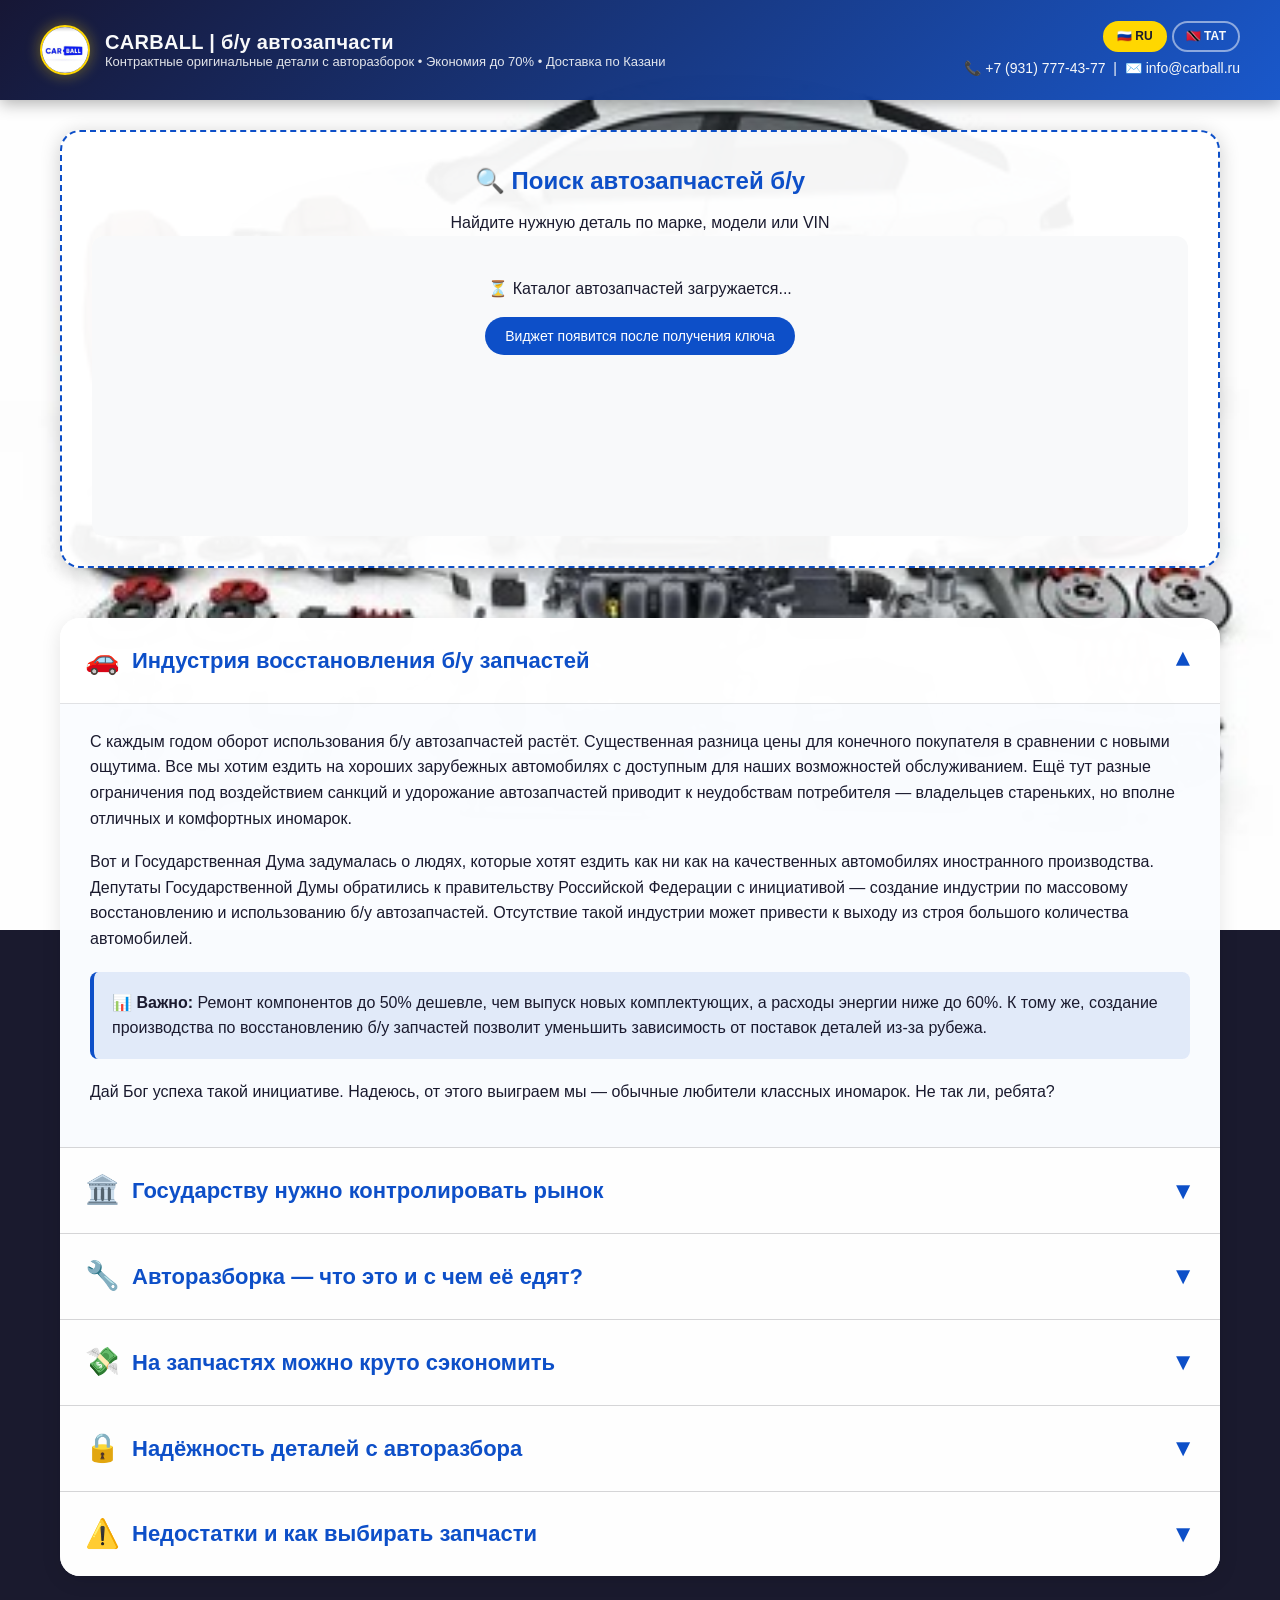
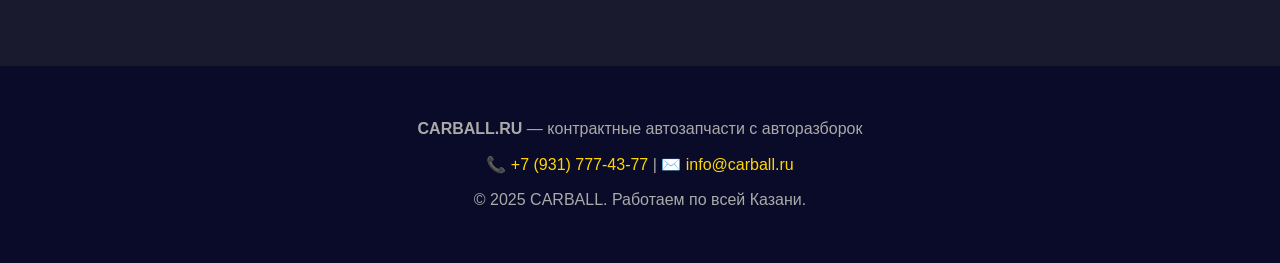
==== index.html @ b02953f6 "нан" ====
<!DOCTYPE html>
<html lang="ru">

<head>
    <meta charset="UTF-8">
    <meta name="viewport" content="width=device-width, initial-scale=1.0">
    <title>CARBALL | Автозапчасти б/у — контрактные детали</title>
    <meta name="description"
        content="Контрактные автозапчасти с авторазборок. Экономия до 70%, оригинальные детали для иномарок. Доставка по Казани.">
    <link rel="stylesheet" href="carbal.css">
</head>

<body>
    <div class="header">
        <div class="header-container">
            <div class="header-brand">
                <img class="header-logo" src="CarBall.jpg" alt="CARBALL логотип">
                <div class="header-title">
                    <h1>CARBALL <span>| б/у автозапчасти</span></h1>
                    <p>Контрактные оригинальные детали с авторазборок • Экономия до 70% • Доставка по Казани</p>
                </div>
            </div>
            <div class="header-actions">
                <div class="lang-switcher">
                    <a href="index.html" class="lang-btn active">🇷🇺 RU</a>
                    <a href="index-tt.html" class="lang-btn">🇹🇹 ТАТ</a>
                </div>
                <div class="contacts">
                    📞 <a href="tel:+79317774377" class="phone-link">+7 (931) 777-43-77</a> &nbsp;|&nbsp;
                    ✉️ <a href="mailto:info@carball.ru">info@carball.ru</a>
                </div>
            </div>
        </div>
    </div>

    <div class="container">
        <div class="widget-area">
            <h2>🔍 Поиск автозапчастей б/у</h2>
            <p>Найдите нужную деталь по марке, модели или VIN</p>
            <div class="widget-placeholder" id="favto_catalog_widget">
                <p>⏳ Каталог автозапчастей загружается...</p>
                <div class="badge">Виджет появится после получения ключа</div>
            </div>
        </div>

        <div class="tabs-container" id="tabsContainer">
            <div class="tab">
                <div class="tab-header" data-tab="1">
                    <h3><span class="tab-icon">🚗</span> Индустрия восстановления б/у запчастей</h3>
                    <span class="tab-arrow">▼</span>
                </div>
                <div class="tab-content">
                    <div class="tab-inner">
                        <p>С каждым годом оборот использования б/у автозапчастей растёт. Существенная разница цены для
                            конечного покупателя в сравнении с новыми ощутима. Все мы хотим ездить на хороших зарубежных
                            автомобилях с доступным для наших возможностей обслуживанием. Ещё тут разные ограничения под
                            воздействием санкций и удорожание автозапчастей приводит к неудобствам потребителя —
                            владельцев стареньких, но вполне отличных и комфортных иномарок.</p>
                        <p>Вот и Государственная Дума задумалась о людях, которые хотят ездить как ни как на
                            качественных автомобилях иностранного производства. Депутаты Государственной Думы обратились
                            к правительству Российской Федерации с инициативой — создание индустрии по массовому
                            восстановлению и использованию б/у автозапчастей. Отсутствие такой индустрии может привести
                            к выходу из строя большого количества автомобилей.</p>
                        <div class="highlight">📊 <strong>Важно:</strong> Ремонт компонентов до 50% дешевле, чем выпуск
                            новых комплектующих, а расходы энергии ниже до 60%. К тому же, создание производства по
                            восстановлению б/у запчастей позволит уменьшить зависимость от поставок деталей из-за
                            рубежа.</div>
                        <p>Дай Бог успеха такой инициативе. Надеюсь, от этого выиграем мы — обычные любители классных
                            иномарок. Не так ли, ребята?</p>
                    </div>
                </div>
            </div>

            <div class="tab">
                <div class="tab-header" data-tab="2">
                    <h3><span class="tab-icon">🏛️</span> Государству нужно контролировать рынок</h3>
                    <span class="tab-arrow">▼</span>
                </div>
                <div class="tab-content">
                    <div class="tab-inner">
                        <p>В последние лет 5 Россия превратилась в место, куда тоннами завозят б/у автозапчасти с
                            Европы, Японии, Кореи, Дубая. Также машинокомплекты, ввозимые для авторазборов, исчисляются
                            миллионами в год. И всё это распродаётся по всей стране. Помимо этого, страховые автомобили
                            после ДТП тысячами заполняют центры местных авторазборов.</p>
                        <p>Обороты по автозапчастям с разбора просто колоссальные. С каждым днём список авторазборов
                            только увеличивается. И главное — спрос ни на секунду не останавливается. Ведь б/у запчасти
                            не проходят никакой контроль, а это может привести к аварийным ситуациям на дорогах. К тому
                            же, спрос на б/у детали может провоцировать и увеличение угонов на улицах страны.</p>
                        <p>Спрос к авторазборам увеличил тот факт, что разрешили использование б/у деталей в ремонте по
                            ОСАГО. Основной вопрос заключается в безопасности дорожного движения. Для предотвращения
                            аварий нужна оценка качества.</p>
                    </div>
                </div>
            </div>

            <div class="tab">
                <div class="tab-header" data-tab="3">
                    <h3><span class="tab-icon">🔧</span> Авторазборка — что это и с чем её едят?</h3>
                    <span class="tab-arrow">▼</span>
                </div>
                <div class="tab-content">
                    <div class="tab-inner">
                        <h4>Часть 1. Что такое авторазборка?</h4>
                        <p>Авторазборка — это мастерская, где автозапчасти снимаются с автомобилей, бывших в
                            употреблении, принятых как после ДТП, так и завезённых из Европы, Японии, Кореи под
                            авторазбор, и выставленные на продажу после детального осмотра и тестирования на пригодность
                            дальнейшего безопасного использования.</p>
                        <h4>Часть 2. Контрактные запчасти</h4>
                        <p>Авторазборки зачастую в российских реалиях — это металлолом после аварий. Другое дело, когда
                            авто завозится из-за границы для разбора. Они называются контрактными. В основном фиксируют
                            пробег, тестируют ещё целую машину, проверяют компрессию, шатают ходовку и приступают к
                            разбору. На таких авторазборках детали оригинальные, импортные, родные.</p>
                        <h4>Часть 3. Где искать качество?</h4>
                        <p>Тем не менее, там и тут реально найти качественные, ещё с отличным остаточным ресурсом
                            детали. Звоните, пишите — наши специалисты помогут вам сэкономить время и нервы. В нашем
                            интернет-магазине представлены автозапчасти с авторазбора именно контрактные, которые
                            проверены на входе и имеют определённый ещё ресурс на дальнейшее использование.</p>
                        <div class="benefits-mini">
                            <div class="benefit-mini"><strong>💰 Экономия до 70%</strong> Новая деталь дороже в
                                несколько раз</div>
                            <div class="benefit-mini"><strong>🔧 Оригинальное качество</strong> Контрактные запчасти от
                                ведущих брендов</div>
                            <div class="benefit-mini"><strong>🚚 Доставка по России</strong> Быстрая отправка в любой
                                регион</div>
                            <div class="benefit-mini"><strong>📦 Подбор под заказ</strong> Найдём даже редкую деталь
                            </div>
                        </div>
                    </div>
                </div>
            </div>

            <div class="tab">
                <div class="tab-header" data-tab="4">
                    <h3><span class="tab-icon">💸</span> На запчастях можно круто сэкономить</h3>
                    <span class="tab-arrow">▼</span>
                </div>
                <div class="tab-content">
                    <div class="tab-inner">
                        <p>В основном главным фактором обращения к авторазбору является очень высокая цена новой
                            автозапчасти. Как правило, стоимость новой детали из магазина дороже многократно, чем цена
                            подержанной. А иногда при оригинальности и редкости запчасти разница может быть
                            сверхвысокая, и автолюбителям безвыходно приходится обращаться к авторазборщикам.</p>
                        <p>При нынешнем кризисе с поставщиками, которые с трудом пытаются держать рынок новых
                            оригинальных автозапчастей, часто найти нужную запчасть становится очень сложно. Вследствие
                            происходящих событий авторазбор становится таким нужным и необходимым местом для клиентов
                            иномарок разных моделей.</p>
                    </div>
                </div>
            </div>

            <div class="tab">
                <div class="tab-header" data-tab="5">
                    <h3><span class="tab-icon">🔒</span> Надёжность деталей с авторазбора</h3>
                    <span class="tab-arrow">▼</span>
                </div>
                <div class="tab-content">
                    <div class="tab-inner">
                        <p>Безусловно, у потребителя встаёт резонный и правомерный вопрос — насколько надёжны
                            автозапчасти с авторазбора? Всех настораживает, что запчасть уже была в эксплуатации и имеет
                            уже меньший ресурс службы.</p>
                        <p>На самом деле приобретаемые запчасти с авторазборок очень даже добротные и в большинстве
                            случаев не уступают новым. Ведь в основном детали снимаются с битых автомобилей, которые ещё
                            не успели накатать большой пробег. И конкуренция на рынке бывших в употреблении запчастей
                            заставляет держать марку авторазборщиков — каждый дорожит своей репутацией и продавать
                            негодный товар не будет.</p>
                    </div>
                </div>
            </div>

            <div class="tab">
                <div class="tab-header" data-tab="6">
                    <h3><span class="tab-icon">⚠️</span> Недостатки и как выбирать запчасти</h3>
                    <span class="tab-arrow">▼</span>
                </div>
                <div class="tab-content">
                    <div class="tab-inner">
                        <h4>Недостатки покупки</h4>
                        <p><strong>Большой ассортимент.</strong> Да, это как достоинство, так и недостаток. Чтобы
                            подобрать желаемую автозапчасть, клиенты рассматривают много вариантов. Поэтому мы рады
                            предложить вам сэкономить время и довериться профессионалам.</p>
                        <p><strong>Качество предлагаемых деталей.</strong> У клиентов доверие к новым автозапчастям
                            выше, чем к бывшим в употреблении. Но в нынешних реалиях даже новая запчасть не даёт
                            гарантию на долгую службу. Приобретая деталь б/у, клиент не переплачивает.</p>
                        <p><strong>Гарантия на детали б/у.</strong> Она небольшая или её совсем нет. Правду говоря, на
                            новые тоже практически нет гарантии, либо нужно пройти кучу процедур для возврата.</p>
                        <h4>✅ Как выбирать запчасти с авторазбора</h4>
                        <p><strong>Ходовая часть.</strong> При выборе нужно руководствоваться тем, что износ детали не
                            должен превышать 45 процентов. Экономить на безопасности ни в коем случае нельзя. При
                            установке на СТО проконсультируйтесь с мастерами.</p>
                        <p><strong>Кузовщина.</strong> При выборе частей кузова всегда подходите скрупулёзно, чтобы не
                            нарваться на детали, отрихтованные и замаскированные под слоем шпаклёвки.</p>
                        <p><strong>Салон.</strong> Здесь можно просто насладиться перевоплощением своего старенького
                            авто. Всё найдём и обновим вашего коня!</p>
                    </div>
                </div>
            </div>
        </div>
    </div>

    <div class="footer">
        <p><strong>CARBALL.RU</strong> — контрактные автозапчасти с авторазборок</p>
        <p>📞 <a href="tel:+79317774377">+7 (931) 777-43-77</a> | ✉️ <a
                href="mailto:info@carball.ru">info@carball.ru</a></p>
        <p>© 2025 CARBALL. Работаем по всей Казани.</p>
    </div>

    <div class="go-top" id="goTop">↑</div>

    <script>
        const tabs = document.querySelectorAll('.tab');
        tabs.forEach(tab => {
            const header = tab.querySelector('.tab-header');
            header.addEventListener('click', () => {
                tabs.forEach(otherTab => {
                    if (otherTab !== tab && otherTab.classList.contains('active')) {
                        otherTab.classList.remove('active');
                    }
                });
                tab.classList.toggle('active');
            });
        });
        if (tabs.length > 0) tabs[0].classList.add('active');

        const goTop = document.getElementById('goTop');
        window.addEventListener('scroll', () => {
            goTop.classList.toggle('show', window.scrollY > 300);
        });
        goTop.addEventListener('click', () => {
            window.scrollTo({ top: 0, behavior: 'smooth' });
        });
    </script>
    <div id='widget_place' style="width: auto;"></div>
    <script type="text/javascript">
        (function () {
            window.WIDGET_config_bg_color = '#ffffff';
            window.WIDGET_config_btn_color = '#0d4fc8';
            window.WIDGET_email = 'info@carball.ru';
            window.WIDGET_phone = '+7 (931) 777-43-77';
            window.WIDGET_result_count = 10;
            window.WIDGET_config_personal_key = '26cfc50439f9e73dd5b4d7d515798b8c';
            window.WIDGET_show_prices = true;
            window.WIDGET_price_percentage = 0;
            window.WIDGET_element = 'widget_container';
            window.WIDGET_currency = "rub"
            var script = document.createElement('script');
            script.type = 'text/javascript';
            script.async = true;
            script.src = "https://static.f-avto.by/widgets/catalog/legacy.js";
            document.getElementById('widget_place').appendChild(script);
        })();
    </script>
</body>

</html>
---- carbal.css ----
* {
  margin: 0;
  padding: 0;
  box-sizing: border-box;
}

body {
  font-family: -apple-system, BlinkMacSystemFont, 'Segoe UI', Roboto, 'Helvetica Neue', Arial, sans-serif;
  color: #1a1a2e;
  line-height: 1.6;
  background-image: url('1.jpg');
  background-size: cover;
  background-position: center;
  background-repeat: no-repeat;
  background-attachment: fixed;
  background-color: #1a1a2e;
  position: relative;
  min-height: 100vh;
}

.header {
  background: linear-gradient(135deg, rgba(10, 10, 42, 0.95) 0%, rgba(13, 79, 200, 0.95) 100%);
  color: #f8f9fa;
  position: fixed;
  top: 0;
  left: 0;
  right: 0;
  z-index: 1000;
  height: 100px;
  display: flex;
  align-items: center;
  justify-content: center;
  padding: 0 20px;
  box-shadow: 0 4px 15px rgba(0, 0, 0, 0.3);
}

.header-container {
  display: flex;
  align-items: center;
  justify-content: space-between;
  width: 100%;
  max-width: 1200px;
  gap: 20px;
}

.header-brand {
  display: flex;
  align-items: center;
  gap: 15px;
}

.header-logo {
  width: 50px;
  height: 50px;
  border-radius: 50%;
  object-fit: cover;
  border: 2px solid #ffd700;
  box-shadow: 0 0 15px rgba(255, 215, 0, 0.4);
  transition: transform 0.3s ease;
  flex-shrink: 0;
}

.header-logo:hover {
  transform: scale(1.05);
}

.header-title h1 {
  font-size: 20px;
  margin: 0;
  text-align: left;
  letter-spacing: 0.3px;
  line-height: 1.2;
}

.header-title h1 span {
  color: #f8f9fa;
}

.header-title p {
  font-size: 13px;
  opacity: 0.9;
  margin: 0;
  text-align: left;
  line-height: 1.3;
}

.header-actions {
  display: flex;
  flex-direction: column;
  align-items: flex-end;
  gap: 5px;
}

.lang-switcher {
  display: flex;
  gap: 5px;
}

.lang-btn {
  display: inline-block;
  padding: 4px 12px;
  border: 2px solid rgba(255, 255, 255, 0.5);
  border-radius: 25px;
  color: #f8f9fa;
  text-decoration: none;
  font-size: 12px;
  font-weight: bold;
  transition: all 0.3s ease;
}

.lang-btn:hover {
  background: rgba(255, 255, 255, 0.2);
  border-color: #ffd700;
  color: #ffd700;
  transform: scale(1.05);
}

.lang-btn.active {
  background: #ffd700;
  color: #1a1a2e;
  border-color: #ffd700;
}

.contacts {
  font-size: 14px;
  white-space: nowrap;
}

.contacts a {
  color: #f8f9fa;
  text-decoration: none;
}

.phone-link:hover {
  text-decoration: underline;
}

.container {
  max-width: 1200px;
  margin: 0 auto;
  padding: 130px 20px 40px;
}

.widget-area {
  background: rgba(255, 255, 255, 0.95);
  border-radius: 20px;
  padding: 30px;
  margin-bottom: 50px;
  box-shadow: 0 4px 20px rgba(0, 0, 0, 0.2);
  text-align: center;
  border: 2px dashed #0d4fc8;
}

.widget-area h2 {
  color: #0d4fc8;
  margin-bottom: 10px;
}

.widget-placeholder {
  background: #f8f9fa;
  border-radius: 12px;
  padding: 40px;
  min-height: 300px;
}

.badge {
  display: inline-block;
  background: #0d4fc8;
  color: white;
  padding: 8px 20px;
  border-radius: 50px;
  font-size: 14px;
  margin-top: 15px;
}

.tabs-container {
  background: rgba(255, 255, 255, 0.92);
  border-radius: 20px;
  box-shadow: 0 4px 20px rgba(0, 0, 0, 0.1);
  overflow: hidden;
}

.tab {
  border-bottom: 1px solid rgba(0, 0, 0, 0.1);
}

.tab:last-child {
  border-bottom: none;
}

.tab-header {
  background: rgba(255, 255, 255, 0.95);
  padding: 20px 25px;
  cursor: pointer;
  transition: background 0.3s ease;
  display: flex;
  justify-content: space-between;
  align-items: center;
}

.tab-header:hover {
  background: rgba(240, 244, 250, 0.98);
}

.tab-header h3 {
  color: #0d4fc8;
  font-size: 22px;
  margin: 0;
  display: flex;
  align-items: center;
  gap: 12px;
}

.tab-icon {
  font-size: 28px;
}

.tab-arrow {
  font-size: 24px;
  color: #0d4fc8;
  transition: transform 0.3s ease;
}

.tab.active .tab-arrow {
  transform: rotate(180deg);
}

.tab-content {
  max-height: 0;
  overflow: hidden;
  transition: max-height 0.5s ease;
  background: rgba(250, 252, 255, 0.95);
}

.tab.active .tab-content {
  max-height: 3000px;
}

.tab-inner {
  padding: 25px 30px;
  border-top: 1px solid rgba(0, 0, 0, 0.1);
}

.tab-inner p {
  margin-bottom: 18px;
  font-size: 16px;
  color: #1a1a2e;
}

.tab-inner h4 {
  color: #0d4fc8;
  margin: 20px 0 10px 0;
  font-size: 18px;
}

.tab-inner .highlight {
  background: rgba(13, 79, 200, 0.1);
  padding: 18px;
  border-left: 4px solid #0d4fc8;
  border-radius: 8px;
  margin: 20px 0;
}

.benefits-mini {
  display: grid;
  grid-template-columns: repeat(auto-fit, minmax(200px, 1fr));
  gap: 15px;
  margin: 20px 0;
}

.benefit-mini {
  background: white;
  padding: 15px;
  border-radius: 12px;
  text-align: center;
  border: 1px solid #e0e4e8;
}

.benefit-mini strong {
  color: #0d4fc8;
  display: block;
  font-size: 18px;
  margin-bottom: 8px;
}

.footer {
  background: rgba(10, 10, 42, 0.95);
  color: #aaa;
  text-align: center;
  padding: 40px 20px;
  margin-top: 50px;
}

.footer p {
  margin: 10px 0;
}

.footer a {
  color: #ffd700;
  text-decoration: none;
}

.go-top {
  position: fixed;
  bottom: 30px;
  right: 30px;
  background: #0d4fc8;
  color: white;
  width: 50px;
  height: 50px;
  border-radius: 50%;
  display: flex;
  align-items: center;
  justify-content: center;
  cursor: pointer;
  opacity: 0;
  transition: opacity 0.3s;
  box-shadow: 0 2px 10px rgba(0, 0, 0, 0.2);
  z-index: 100;
}

.go-top.show {
  opacity: 1;
}

.go-top:hover {
  background: #0a3a9e;
}

@media (max-width: 768px) {
  .header {
    height: auto;
    padding: 8px 10px;
    justify-content: center;
    gap: 5px;
  }

  .header-container {
    flex-direction: column;
    gap: 6px;
    align-items: center;
  }

  .header-brand {
    flex-direction: row;
    gap: 10px;
    align-items: center;
  }

  .header-logo {
    width: 40px;
    height: 40px;
    border-width: 2px;
  }

  .header-title h1 {
    font-size: 18px;
    text-align: left;
    line-height: 1.2;
  }

  .header-title p {
    display: none; /* скрываем подзаголовок на маленьких экранах для экономии места */
  }

  .header-actions {
    flex-direction: row;
    align-items: center;
    justify-content: center;
    gap: 10px;
    flex-wrap: wrap;
  }

  .lang-switcher {
    gap: 4px;
  }

  .lang-btn {
    padding: 4px 10px;
    font-size: 11px;
    border-width: 1.5px;
  }

  .contacts {
    font-size: 12px;
    white-space: nowrap;
  }

  .container {
    padding-top: 100px;
  }
}

.lang-btn.active,
.lang-btn.active:hover {
  background: #ffd700 !important;
  color: #1a1a2e !important;
  border-color: #ffd700 !important;
}
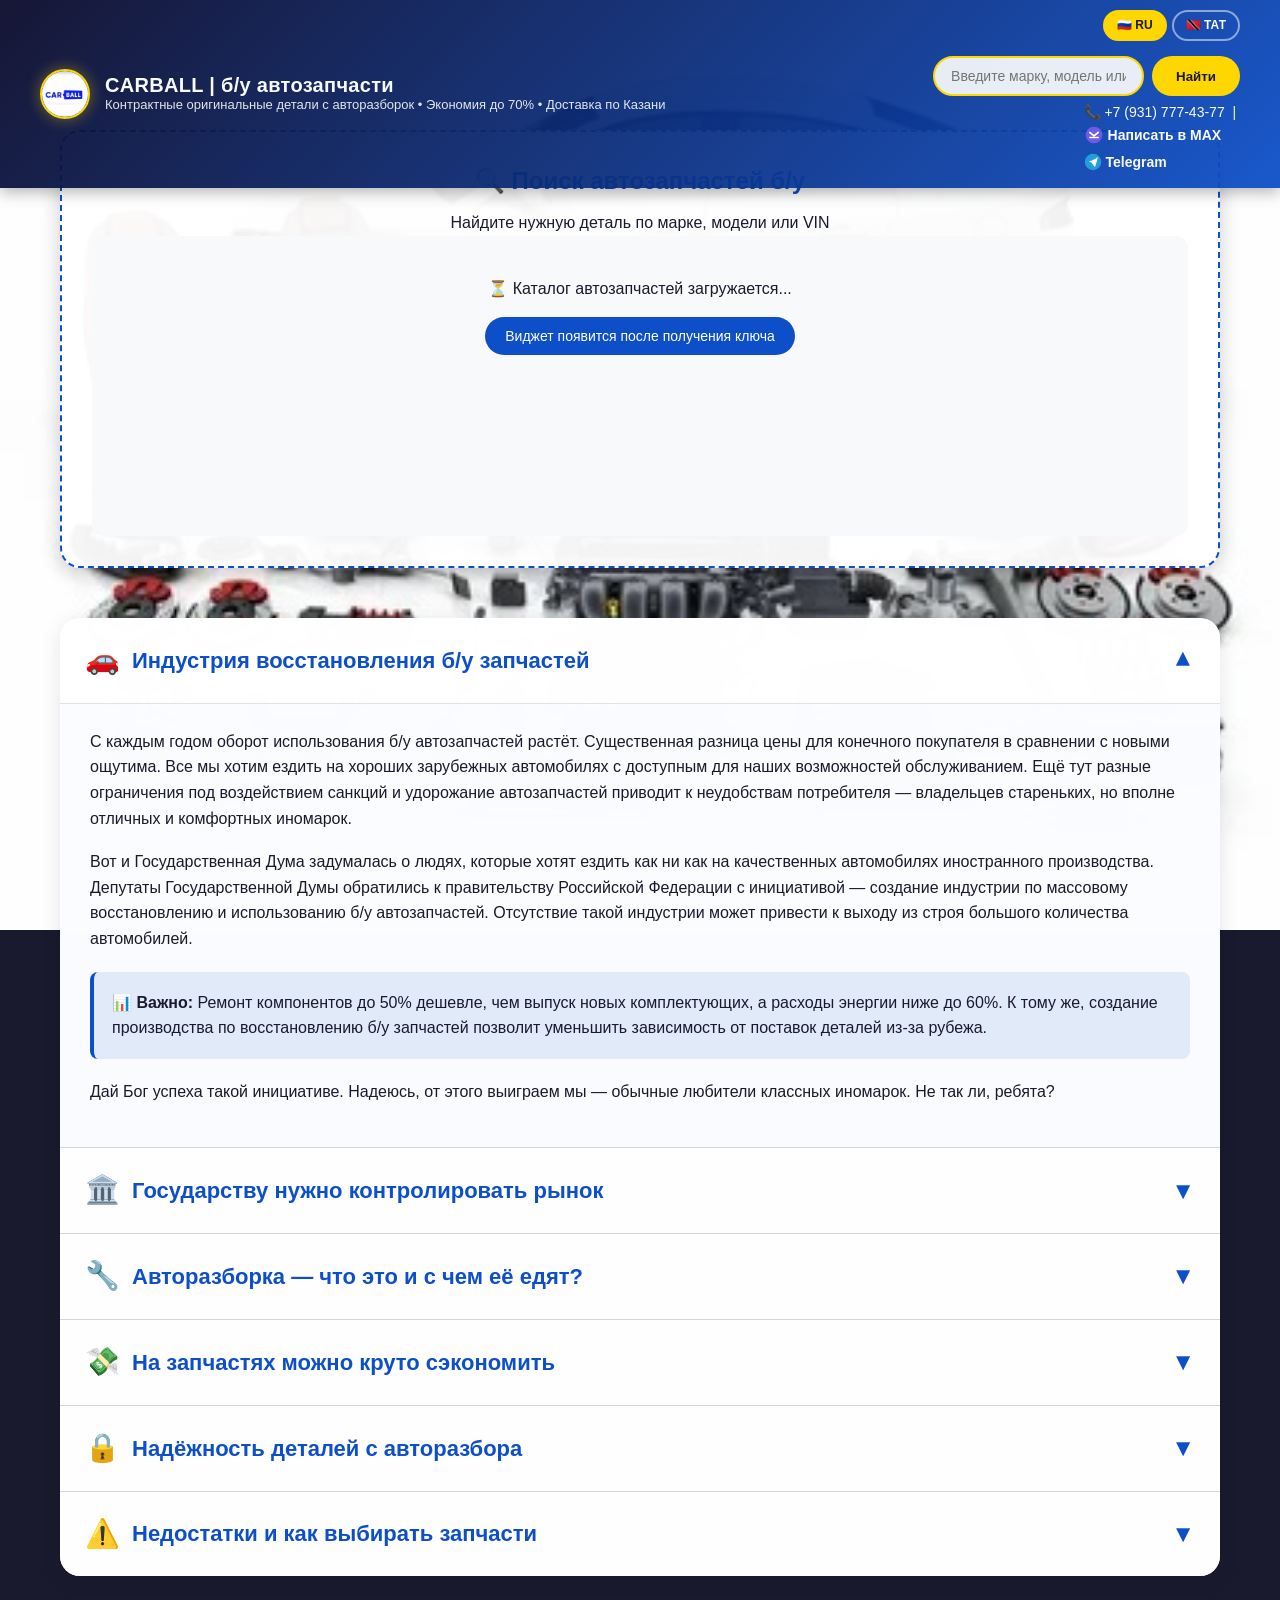
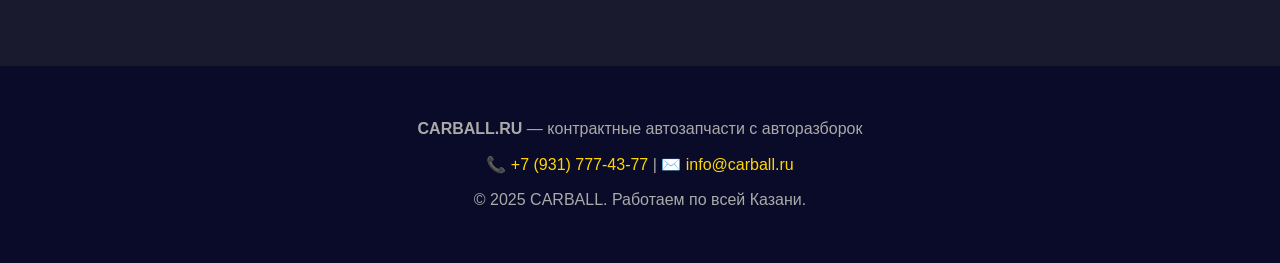
==== commit 72e0f3e6: "new" ====
--- a/index.html
+++ b/index.html
@@ -25,12 +25,45 @@
                     <a href="index.html" class="lang-btn active">🇷🇺 RU</a>
                     <a href="index-tt.html" class="lang-btn">🇹🇹 ТАТ</a>
                 </div>
+                <div class="header-search" id="headerSearch">
+                    <form id="searchForm" class="search-form">
+                        <input type="text" id="searchInput" placeholder="Введите марку, модель или VIN" required>
+                        <button type="submit">Найти</button>
+                    </form>
+                    <div id="searchMessage" class="search-message" style="display: none;">
+                        <p>Не нашли нужную вам деталь? Оставьте заявку, и мы подберём её.</p>
+                        <a href="mailto:info@carball.ru?subject=Запрос%20детали" class="request-btn">Оставить заявку</a>
+                    </div>
+                </div>
                 <div class="contacts">
                     📞 <a href="tel:+79317774377" class="phone-link">+7 (931) 777-43-77</a> &nbsp;|&nbsp;
-                    ✉️ <a href="mailto:info@carball.ru">info@carball.ru</a>
+                    <p>
+                        <a href="https://max.ru/u/f9LHodD0cOKyW_PyMCn3TG8A-3kUS9UyCfr7wXo9w1tSLUURU4xlGLUxYQs"
+                            target="_blank" class="max-link">
+                            <svg width="20" height="20" viewBox="0 0 24 24" fill="none"
+                                xmlns="http://www.w3.org/2000/svg" style="vertical-align: middle;">
+                                <circle cx="12" cy="12" r="10" fill="#6C5CE7" />
+                                <path d="M7 9L12 13L17 9" stroke="white" stroke-width="2" stroke-linecap="round"
+                                    stroke-linejoin="round" />
+                                <path d="M7 15H17" stroke="white" stroke-width="2" stroke-linecap="round" />
+                            </svg>
+                            Написать в MAX
+                        </a>
+                    </p>
+                    <a href="https://t.me/RafigZelenodolsk" target="_blank" class="tg-link" title="Написать в Telegram">
+                        <svg width="18" height="18" viewBox="0 0 24 24" fill="none" xmlns="http://www.w3.org/2000/svg"
+                            style="vertical-align: middle;">
+                            <circle cx="12" cy="12" r="11" fill="#229ED9" />
+                            <path d="M6.5 11.5L17.5 6.5L14.5 17.5L11 13L6.5 11.5Z" fill="white" />
+                            <path d="M11 13L14.5 17.5L17.5 6.5" stroke="white" stroke-width="1.5" stroke-linecap="round"
+                                stroke-linejoin="round" />
+                        </svg>
+                        <span class="tg-text">Telegram</span>
+                    </a>
                 </div>
             </div>
         </div>
+    </div>
     </div>
 
     <div class="container">
--- a/carbal.css
+++ b/carbal.css
@@ -1,399 +1,548 @@
-* {
-  margin: 0;
-  padding: 0;
-  box-sizing: border-box;
-}
-
-body {
-  font-family: -apple-system, BlinkMacSystemFont, 'Segoe UI', Roboto, 'Helvetica Neue', Arial, sans-serif;
-  color: #1a1a2e;
-  line-height: 1.6;
-  background-image: url('1.jpg');
-  background-size: cover;
-  background-position: center;
-  background-repeat: no-repeat;
-  background-attachment: fixed;
-  background-color: #1a1a2e;
-  position: relative;
-  min-height: 100vh;
-}
-
-.header {
-  background: linear-gradient(135deg, rgba(10, 10, 42, 0.95) 0%, rgba(13, 79, 200, 0.95) 100%);
-  color: #f8f9fa;
-  position: fixed;
-  top: 0;
-  left: 0;
-  right: 0;
-  z-index: 1000;
-  height: 100px;
-  display: flex;
-  align-items: center;
-  justify-content: center;
-  padding: 0 20px;
-  box-shadow: 0 4px 15px rgba(0, 0, 0, 0.3);
-}
-
-.header-container {
-  display: flex;
-  align-items: center;
-  justify-content: space-between;
-  width: 100%;
-  max-width: 1200px;
-  gap: 20px;
-}
-
-.header-brand {
-  display: flex;
-  align-items: center;
-  gap: 15px;
-}
-
-.header-logo {
-  width: 50px;
-  height: 50px;
-  border-radius: 50%;
-  object-fit: cover;
-  border: 2px solid #ffd700;
-  box-shadow: 0 0 15px rgba(255, 215, 0, 0.4);
-  transition: transform 0.3s ease;
-  flex-shrink: 0;
-}
-
-.header-logo:hover {
-  transform: scale(1.05);
-}
-
-.header-title h1 {
-  font-size: 20px;
-  margin: 0;
-  text-align: left;
-  letter-spacing: 0.3px;
-  line-height: 1.2;
-}
-
-.header-title h1 span {
-  color: #f8f9fa;
-}
-
-.header-title p {
-  font-size: 13px;
-  opacity: 0.9;
-  margin: 0;
-  text-align: left;
-  line-height: 1.3;
-}
-
-.header-actions {
-  display: flex;
-  flex-direction: column;
-  align-items: flex-end;
-  gap: 5px;
-}
-
-.lang-switcher {
-  display: flex;
-  gap: 5px;
-}
-
-.lang-btn {
-  display: inline-block;
-  padding: 4px 12px;
-  border: 2px solid rgba(255, 255, 255, 0.5);
-  border-radius: 25px;
-  color: #f8f9fa;
-  text-decoration: none;
-  font-size: 12px;
-  font-weight: bold;
-  transition: all 0.3s ease;
-}
-
-.lang-btn:hover {
-  background: rgba(255, 255, 255, 0.2);
-  border-color: #ffd700;
-  color: #ffd700;
-  transform: scale(1.05);
-}
-
-.lang-btn.active {
-  background: #ffd700;
-  color: #1a1a2e;
-  border-color: #ffd700;
-}
-
-.contacts {
-  font-size: 14px;
-  white-space: nowrap;
-}
-
-.contacts a {
-  color: #f8f9fa;
-  text-decoration: none;
-}
-
-.phone-link:hover {
-  text-decoration: underline;
-}
-
-.container {
-  max-width: 1200px;
-  margin: 0 auto;
-  padding: 130px 20px 40px;
-}
-
-.widget-area {
-  background: rgba(255, 255, 255, 0.95);
-  border-radius: 20px;
-  padding: 30px;
-  margin-bottom: 50px;
-  box-shadow: 0 4px 20px rgba(0, 0, 0, 0.2);
-  text-align: center;
-  border: 2px dashed #0d4fc8;
-}
-
-.widget-area h2 {
-  color: #0d4fc8;
-  margin-bottom: 10px;
-}
-
-.widget-placeholder {
-  background: #f8f9fa;
-  border-radius: 12px;
-  padding: 40px;
-  min-height: 300px;
-}
-
-.badge {
-  display: inline-block;
-  background: #0d4fc8;
-  color: white;
-  padding: 8px 20px;
-  border-radius: 50px;
-  font-size: 14px;
-  margin-top: 15px;
-}
-
-.tabs-container {
-  background: rgba(255, 255, 255, 0.92);
-  border-radius: 20px;
-  box-shadow: 0 4px 20px rgba(0, 0, 0, 0.1);
-  overflow: hidden;
-}
-
-.tab {
-  border-bottom: 1px solid rgba(0, 0, 0, 0.1);
-}
-
-.tab:last-child {
-  border-bottom: none;
-}
-
-.tab-header {
-  background: rgba(255, 255, 255, 0.95);
-  padding: 20px 25px;
-  cursor: pointer;
-  transition: background 0.3s ease;
-  display: flex;
-  justify-content: space-between;
-  align-items: center;
-}
-
-.tab-header:hover {
-  background: rgba(240, 244, 250, 0.98);
-}
-
-.tab-header h3 {
-  color: #0d4fc8;
-  font-size: 22px;
-  margin: 0;
-  display: flex;
-  align-items: center;
-  gap: 12px;
-}
-
-.tab-icon {
-  font-size: 28px;
-}
-
-.tab-arrow {
-  font-size: 24px;
-  color: #0d4fc8;
-  transition: transform 0.3s ease;
-}
-
-.tab.active .tab-arrow {
-  transform: rotate(180deg);
-}
-
-.tab-content {
-  max-height: 0;
-  overflow: hidden;
-  transition: max-height 0.5s ease;
-  background: rgba(250, 252, 255, 0.95);
-}
-
-.tab.active .tab-content {
-  max-height: 3000px;
-}
-
-.tab-inner {
-  padding: 25px 30px;
-  border-top: 1px solid rgba(0, 0, 0, 0.1);
-}
-
-.tab-inner p {
-  margin-bottom: 18px;
-  font-size: 16px;
-  color: #1a1a2e;
-}
-
-.tab-inner h4 {
-  color: #0d4fc8;
-  margin: 20px 0 10px 0;
-  font-size: 18px;
-}
-
-.tab-inner .highlight {
-  background: rgba(13, 79, 200, 0.1);
-  padding: 18px;
-  border-left: 4px solid #0d4fc8;
-  border-radius: 8px;
-  margin: 20px 0;
-}
-
-.benefits-mini {
-  display: grid;
-  grid-template-columns: repeat(auto-fit, minmax(200px, 1fr));
-  gap: 15px;
-  margin: 20px 0;
-}
-
-.benefit-mini {
-  background: white;
-  padding: 15px;
-  border-radius: 12px;
-  text-align: center;
-  border: 1px solid #e0e4e8;
-}
-
-.benefit-mini strong {
-  color: #0d4fc8;
-  display: block;
-  font-size: 18px;
-  margin-bottom: 8px;
-}
-
-.footer {
-  background: rgba(10, 10, 42, 0.95);
-  color: #aaa;
-  text-align: center;
-  padding: 40px 20px;
-  margin-top: 50px;
-}
-
-.footer p {
-  margin: 10px 0;
-}
-
-.footer a {
-  color: #ffd700;
-  text-decoration: none;
-}
-
-.go-top {
-  position: fixed;
-  bottom: 30px;
-  right: 30px;
-  background: #0d4fc8;
-  color: white;
-  width: 50px;
-  height: 50px;
-  border-radius: 50%;
-  display: flex;
-  align-items: center;
-  justify-content: center;
-  cursor: pointer;
-  opacity: 0;
-  transition: opacity 0.3s;
-  box-shadow: 0 2px 10px rgba(0, 0, 0, 0.2);
-  z-index: 100;
-}
-
-.go-top.show {
-  opacity: 1;
-}
-
-.go-top:hover {
-  background: #0a3a9e;
-}
-
-@media (max-width: 768px) {
-  .header {
-    height: auto;
-    padding: 8px 10px;
-    justify-content: center;
-    gap: 5px;
-  }
-
-  .header-container {
-    flex-direction: column;
-    gap: 6px;
-    align-items: center;
-  }
-
-  .header-brand {
-    flex-direction: row;
-    gap: 10px;
-    align-items: center;
-  }
-
-  .header-logo {
-    width: 40px;
-    height: 40px;
-    border-width: 2px;
-  }
-
-  .header-title h1 {
-    font-size: 18px;
-    text-align: left;
-    line-height: 1.2;
-  }
-
-  .header-title p {
-    display: none; /* скрываем подзаголовок на маленьких экранах для экономии места */
-  }
-
-  .header-actions {
-    flex-direction: row;
-    align-items: center;
-    justify-content: center;
-    gap: 10px;
-    flex-wrap: wrap;
-  }
-
-  .lang-switcher {
-    gap: 4px;
-  }
-
-  .lang-btn {
-    padding: 4px 10px;
-    font-size: 11px;
-    border-width: 1.5px;
-  }
-
-  .contacts {
-    font-size: 12px;
-    white-space: nowrap;
-  }
-
-  .container {
-    padding-top: 100px;
-  }
-}
-
-.lang-btn.active,
-.lang-btn.active:hover {
-  background: #ffd700 !important;
-  color: #1a1a2e !important;
-  border-color: #ffd700 !important;
+/* ========== ОБЩИЕ СТИЛИ ========== */
+* {
+  margin: 0;
+  padding: 0;
+  box-sizing: border-box;
+}
+
+body {
+  font-family: -apple-system, BlinkMacSystemFont, 'Segoe UI', Roboto, 'Helvetica Neue', Arial, sans-serif;
+  color: #1a1a2e;
+  line-height: 1.6;
+  background-image: url('1.jpg');
+  background-size: cover;
+  background-position: center;
+  background-repeat: no-repeat;
+  background-attachment: fixed;
+  background-color: #1a1a2e;
+  position: relative;
+  min-height: 100vh;
+}
+
+/* ========== ШАПКА ========== */
+.header {
+  background: linear-gradient(135deg, rgba(10, 10, 42, 0.95) 0%, rgba(13, 79, 200, 0.95) 100%);
+  color: #f8f9fa;
+  position: fixed;
+  top: 0;
+  left: 0;
+  right: 0;
+  z-index: 1000;
+  min-height: 100px;
+  /* шапка будет растягиваться, если контента больше */
+  padding: 10px 20px;
+  display: flex;
+  align-items: center;
+  justify-content: center;
+  box-shadow: 0 4px 15px rgba(0, 0, 0, 0.3);
+}
+
+.header-container {
+  display: flex;
+  align-items: center;
+  justify-content: space-between;
+  flex-wrap: wrap;
+  /* ДОБАВЛЕНО для переноса поиска */
+  width: 100%;
+  max-width: 1200px;
+  gap: 20px;
+}
+
+.header-brand {
+  display: flex;
+  align-items: center;
+  gap: 15px;
+}
+
+.header-logo {
+  width: 50px;
+  height: 50px;
+  border-radius: 50%;
+  object-fit: cover;
+  border: 2px solid #ffd700;
+  box-shadow: 0 0 15px rgba(255, 215, 0, 0.4);
+  transition: transform 0.3s ease;
+  flex-shrink: 0;
+}
+
+.header-logo:hover {
+  transform: scale(1.05);
+}
+
+.header-title h1 {
+  font-size: 20px;
+  margin: 0;
+  text-align: left;
+  letter-spacing: 0.3px;
+  line-height: 1.2;
+}
+
+.header-title h1 span {
+  color: #f8f9fa;
+}
+
+.header-title p {
+  font-size: 13px;
+  opacity: 0.9;
+  margin: 0;
+  text-align: left;
+  line-height: 1.3;
+}
+
+.header-actions {
+  display: flex;
+  flex-direction: column;
+  align-items: flex-end;
+  gap: 5px;
+}
+
+.lang-switcher {
+  display: flex;
+  gap: 5px;
+}
+
+.lang-btn {
+  display: inline-block;
+  padding: 4px 12px;
+  border: 2px solid rgba(255, 255, 255, 0.5);
+  border-radius: 25px;
+  color: #f8f9fa;
+  text-decoration: none;
+  font-size: 12px;
+  font-weight: bold;
+  transition: all 0.3s ease;
+}
+
+.lang-btn:hover {
+  background: rgba(255, 255, 255, 0.2);
+  border-color: #ffd700;
+  color: #ffd700;
+  transform: scale(1.05);
+}
+
+.lang-btn.active {
+  background: #ffd700;
+  color: #1a1a2e;
+  border-color: #ffd700;
+}
+
+.contacts {
+  font-size: 14px;
+  white-space: nowrap;
+}
+
+.contacts a {
+  color: #f8f9fa;
+  text-decoration: none;
+}
+
+.phone-link:hover {
+  text-decoration: underline;
+}
+
+/* ========== ПОИСК В ШАПКЕ (новый блок) ========== */
+
+.max-link {
+  display: inline-flex;
+  align-items: center;
+  gap: 4px;
+  text-decoration: none;
+  color: #f8f9fa;
+  font-weight: bold;
+  transition: opacity 0.3s;
+}
+
+.max-link:hover {
+  opacity: 0.8;
+}
+
+.max-text {
+  font-size: 14px;
+  /* можно подстроить */
+}
+
+.header-search {
+  flex: 1 1 100%;
+  margin-top: 10px;
+  text-align: center;
+}
+
+.search-form {
+  display: flex;
+  justify-content: center;
+  gap: 8px;
+  max-width: 600px;
+  margin: 0 auto;
+}
+
+.search-form input {
+  flex: 1;
+  padding: 10px 16px;
+  border: 2px solid #ffd700;
+  border-radius: 25px;
+  background: rgba(255, 255, 255, 0.9);
+  font-size: 14px;
+  outline: none;
+  transition: border-color 0.3s;
+}
+
+.search-form input:focus {
+  border-color: #fff;
+}
+
+.search-form button {
+  padding: 10px 24px;
+  background: #ffd700;
+  color: #1a1a2e;
+  border: none;
+  border-radius: 25px;
+  font-weight: bold;
+  cursor: pointer;
+  transition: background 0.3s;
+}
+
+.search-form button:hover {
+  background: #ffed4a;
+}
+
+.search-message {
+  margin-top: 10px;
+  background: rgba(255, 255, 255, 0.95);
+  padding: 12px 20px;
+  border-radius: 12px;
+  color: #1a1a2e;
+  display: inline-block;
+}
+
+.search-message p {
+  margin: 0 0 8px;
+}
+
+.request-btn {
+  display: inline-block;
+  background: #0d4fc8;
+  color: white;
+  padding: 8px 20px;
+  border-radius: 25px;
+  text-decoration: none;
+  font-weight: bold;
+  transition: background 0.3s;
+}
+
+.request-btn:hover {
+  background: #0a3a9e;
+}
+
+/* ========== ОСНОВНОЙ КОНТЕЙНЕР ========== */
+.container {
+  max-width: 1200px;
+  margin: 0 auto;
+  padding: 130px 20px 40px;
+}
+
+/* ========== ВИДЖЕТ ПОИСКА ЗАПЧАСТЕЙ ========== */
+.widget-area {
+  background: rgba(255, 255, 255, 0.95);
+  border-radius: 20px;
+  padding: 30px;
+  margin-bottom: 50px;
+  box-shadow: 0 4px 20px rgba(0, 0, 0, 0.2);
+  text-align: center;
+  border: 2px dashed #0d4fc8;
+}
+
+.widget-area h2 {
+  color: #0d4fc8;
+  margin-bottom: 10px;
+}
+
+.widget-placeholder {
+  background: #f8f9fa;
+  border-radius: 12px;
+  padding: 40px;
+  min-height: 300px;
+}
+
+.badge {
+  display: inline-block;
+  background: #0d4fc8;
+  color: white;
+  padding: 8px 20px;
+  border-radius: 50px;
+  font-size: 14px;
+  margin-top: 15px;
+}
+
+/* ========== ВКЛАДКИ ========== */
+.tabs-container {
+  background: rgba(255, 255, 255, 0.92);
+  border-radius: 20px;
+  box-shadow: 0 4px 20px rgba(0, 0, 0, 0.1);
+  overflow: hidden;
+}
+
+.tab {
+  border-bottom: 1px solid rgba(0, 0, 0, 0.1);
+}
+
+.tab:last-child {
+  border-bottom: none;
+}
+
+.tab-header {
+  background: rgba(255, 255, 255, 0.95);
+  padding: 20px 25px;
+  cursor: pointer;
+  transition: background 0.3s ease;
+  display: flex;
+  justify-content: space-between;
+  align-items: center;
+}
+
+.tab-header:hover {
+  background: rgba(240, 244, 250, 0.98);
+}
+
+.tab-header h3 {
+  color: #0d4fc8;
+  font-size: 22px;
+  margin: 0;
+  display: flex;
+  align-items: center;
+  gap: 12px;
+}
+
+.tab-icon {
+  font-size: 28px;
+}
+
+.tab-arrow {
+  font-size: 24px;
+  color: #0d4fc8;
+  transition: transform 0.3s ease;
+}
+
+.tab.active .tab-arrow {
+  transform: rotate(180deg);
+}
+
+.tab-content {
+  max-height: 0;
+  overflow: hidden;
+  transition: max-height 0.5s ease;
+  background: rgba(250, 252, 255, 0.95);
+}
+
+.tab.active .tab-content {
+  max-height: 3000px;
+}
+
+.tab-inner {
+  padding: 25px 30px;
+  border-top: 1px solid rgba(0, 0, 0, 0.1);
+}
+
+.tab-inner p {
+  margin-bottom: 18px;
+  font-size: 16px;
+  color: #1a1a2e;
+}
+
+.tab-inner h4 {
+  color: #0d4fc8;
+  margin: 20px 0 10px 0;
+  font-size: 18px;
+}
+
+.tab-inner .highlight {
+  background: rgba(13, 79, 200, 0.1);
+  padding: 18px;
+  border-left: 4px solid #0d4fc8;
+  border-radius: 8px;
+  margin: 20px 0;
+}
+
+.benefits-mini {
+  display: grid;
+  grid-template-columns: repeat(auto-fit, minmax(200px, 1fr));
+  gap: 15px;
+  margin: 20px 0;
+}
+
+.benefit-mini {
+  background: white;
+  padding: 15px;
+  border-radius: 12px;
+  text-align: center;
+  border: 1px solid #e0e4e8;
+}
+
+.benefit-mini strong {
+  color: #0d4fc8;
+  display: block;
+  font-size: 18px;
+  margin-bottom: 8px;
+}
+
+/* ========== ПОДВАЛ ========== */
+.footer {
+  background: rgba(10, 10, 42, 0.95);
+  color: #aaa;
+  text-align: center;
+  padding: 40px 20px;
+  margin-top: 50px;
+}
+
+.footer p {
+  margin: 10px 0;
+}
+
+.footer a {
+  color: #ffd700;
+  text-decoration: none;
+}
+
+/* ========== КНОПКА НАВЕРХ ========== */
+.go-top {
+  position: fixed;
+  bottom: 30px;
+  right: 30px;
+  background: #0d4fc8;
+  color: white;
+  width: 50px;
+  height: 50px;
+  border-radius: 50%;
+  display: flex;
+  align-items: center;
+  justify-content: center;
+  cursor: pointer;
+  opacity: 0;
+  transition: opacity 0.3s;
+  box-shadow: 0 2px 10px rgba(0, 0, 0, 0.2);
+  z-index: 100;
+}
+
+.go-top.show {
+  opacity: 1;
+}
+
+.go-top:hover {
+  background: #0a3a9e;
+}
+
+.tg-link {
+  display: inline-flex;
+  align-items: center;
+  gap: 4px;
+  text-decoration: none;
+  color: #f8f9fa;
+  font-weight: bold;
+  transition: opacity 0.3s;
+}
+
+.tg-link:hover {
+  opacity: 0.8;
+}
+
+.tg-text {
+  font-size: 14px;
+}
+
+/* ========== АДАПТИВНОСТЬ ========== */
+@media (max-width: 768px) {
+  .header {
+    height: auto;
+    padding: 8px 10px;
+    justify-content: center;
+    gap: 5px;
+  }
+
+  .header-container {
+    flex-direction: column;
+    gap: 6px;
+    align-items: center;
+  }
+
+  .header-brand {
+    flex-direction: row;
+    gap: 10px;
+    align-items: center;
+  }
+
+  .header-logo {
+    width: 40px;
+    height: 40px;
+    border-width: 2px;
+  }
+
+  .header-title h1 {
+    font-size: 18px;
+    text-align: left;
+    line-height: 1.2;
+  }
+
+  .header-title p {
+    display: none;
+    /* скрываем подзаголовок на маленьких экранах для экономии места */
+  }
+
+  .header-actions {
+    flex-direction: row;
+    align-items: center;
+    justify-content: center;
+    gap: 10px;
+    flex-wrap: wrap;
+  }
+
+  .lang-switcher {
+    gap: 4px;
+  }
+
+  .lang-btn {
+    padding: 4px 10px;
+    font-size: 11px;
+    border-width: 1.5px;
+  }
+
+  .contacts {
+    font-size: 12px;
+    white-space: nowrap;
+  }
+
+  .container {
+    padding-top: 100px;
+  }
+
+  /* Поиск в шапке на мобильных */
+  .header-search {
+    margin-top: 8px;
+  }
+
+  .search-form {
+    flex-direction: column;
+    gap: 6px;
+  }
+
+  .search-form input,
+  .search-form button {
+    width: 100%;
+  }
+
+  .max-text {
+    display: none;
+    /* останется только иконка */
+  }
+
+  .max-text,
+  .tg-text {
+    display: none;
+  }
+}
+
+/* ========== ДОПОЛНИТЕЛЬНЫЕ ПРАВКИ ========== */
+.lang-btn.active,
+.lang-btn.active:hover {
+  background: #ffd700 !important;
+  color: #1a1a2e !important;
+  border-color: #ffd700 !important;
 }
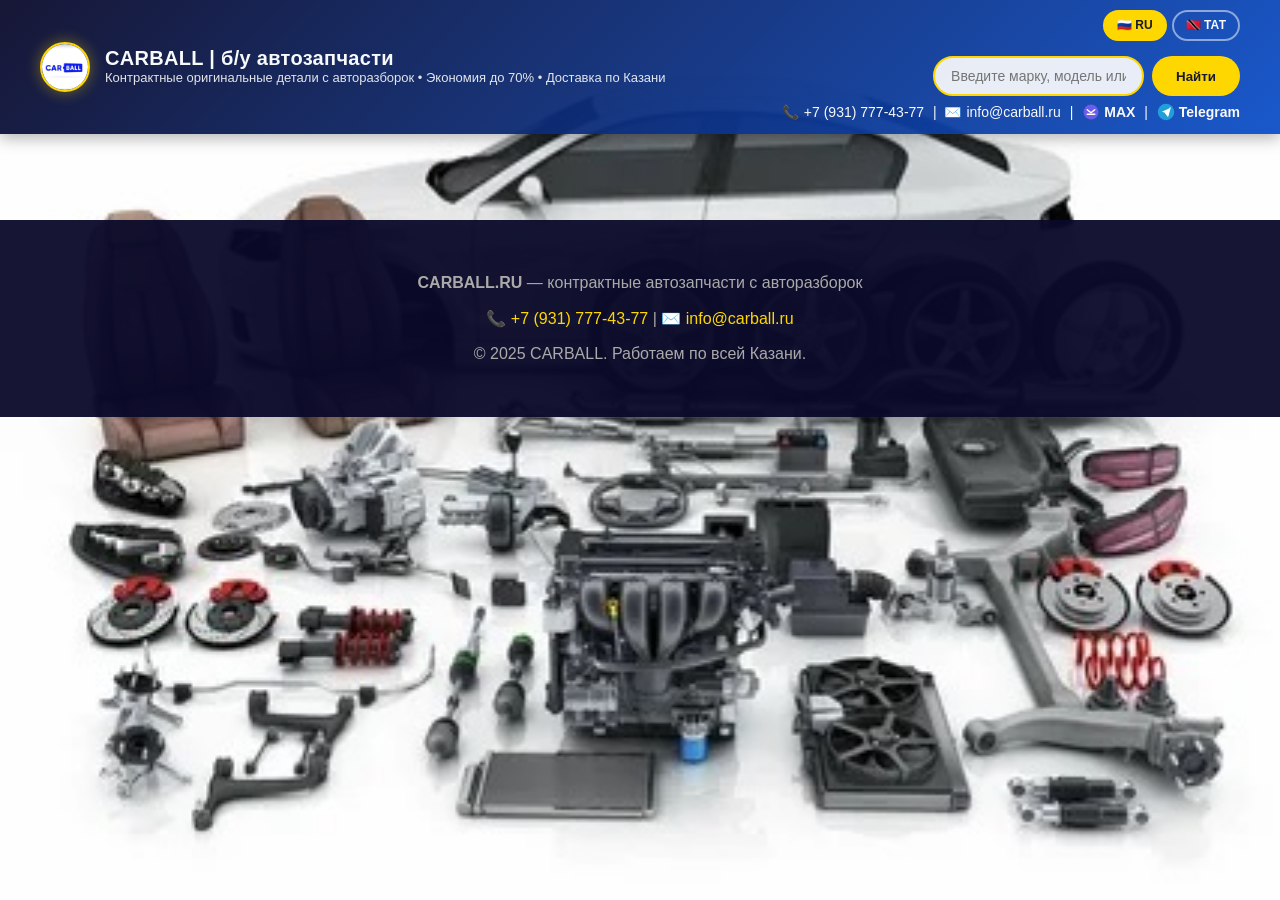
==== commit aa7660c7: "нопваы" ====
--- a/index.html
+++ b/index.html
@@ -31,32 +31,43 @@
                         <button type="submit">Найти</button>
                     </form>
                     <div id="searchMessage" class="search-message" style="display: none;">
-                        <p>Не нашли нужную вам деталь? Оставьте заявку, и мы подберём её.</p>
-                        <a href="mailto:info@carball.ru?subject=Запрос%20детали" class="request-btn">Оставить заявку</a>
+                        <p>Не нашли нужную вам деталь? Напишите нам:</p>
+                        <div class="messenger-buttons">
+                            <a href="https://max.ru/u/f9LHodD0cOKyW_PyMCn3TG8A-3kUS9UyCfr7wXo9w1tSLUURU4xlGLUxYQs" target="_blank" class="msg-btn max-btn">
+                                <svg width="20" height="20" viewBox="0 0 24 24" fill="none" xmlns="http://www.w3.org/2000/svg" style="vertical-align: middle;">
+                                    <circle cx="12" cy="12" r="10" fill="#6C5CE7"/>
+                                    <path d="M7 9L12 13L17 9" stroke="white" stroke-width="2" stroke-linecap="round" stroke-linejoin="round"/>
+                                    <path d="M7 15H17" stroke="white" stroke-width="2" stroke-linecap="round"/>
+                                </svg>
+                                MAX
+                            </a>
+                            <a href="https://t.me/RafigZelenodolsk" target="_blank" class="msg-btn tg-btn">
+                                <svg width="20" height="20" viewBox="0 0 24 24" fill="none" xmlns="http://www.w3.org/2000/svg" style="vertical-align: middle;">
+                                    <circle cx="12" cy="12" r="11" fill="#229ED9"/>
+                                    <path d="M6.5 11.5L17.5 6.5L14.5 17.5L11 13L6.5 11.5Z" fill="white"/>
+                                    <path d="M11 13L14.5 17.5L17.5 6.5" stroke="white" stroke-width="1.5" stroke-linecap="round" stroke-linejoin="round"/>
+                                </svg>
+                                Telegram
+                            </a>
+                        </div>
                     </div>
                 </div>
                 <div class="contacts">
                     📞 <a href="tel:+79317774377" class="phone-link">+7 (931) 777-43-77</a> &nbsp;|&nbsp;
-                    <p>
-                        <a href="https://max.ru/u/f9LHodD0cOKyW_PyMCn3TG8A-3kUS9UyCfr7wXo9w1tSLUURU4xlGLUxYQs"
-                            target="_blank" class="max-link">
-                            <svg width="20" height="20" viewBox="0 0 24 24" fill="none"
-                                xmlns="http://www.w3.org/2000/svg" style="vertical-align: middle;">
-                                <circle cx="12" cy="12" r="10" fill="#6C5CE7" />
-                                <path d="M7 9L12 13L17 9" stroke="white" stroke-width="2" stroke-linecap="round"
-                                    stroke-linejoin="round" />
-                                <path d="M7 15H17" stroke="white" stroke-width="2" stroke-linecap="round" />
-                            </svg>
-                            Написать в MAX
-                        </a>
-                    </p>
+                    ✉️ <a href="mailto:info@carball.ru">info@carball.ru</a> &nbsp;|&nbsp;
+                    <a href="https://max.ru/u/f9LHodD0cOKyW_PyMCn3TG8A-3kUS9UyCfr7wXo9w1tSLUURU4xlGLUxYQs" target="_blank" class="max-link" title="Написать в MAX">
+                        <svg width="18" height="18" viewBox="0 0 24 24" fill="none" xmlns="http://www.w3.org/2000/svg" style="vertical-align: middle;">
+                            <circle cx="12" cy="12" r="10" fill="#6C5CE7"/>
+                            <path d="M7 9L12 13L17 9" stroke="white" stroke-width="2" stroke-linecap="round" stroke-linejoin="round"/>
+                            <path d="M7 15H17" stroke="white" stroke-width="2" stroke-linecap="round"/>
+                        </svg>
+                        <span class="max-text">MAX</span>
+                    </a> &nbsp;|&nbsp;
                     <a href="https://t.me/RafigZelenodolsk" target="_blank" class="tg-link" title="Написать в Telegram">
-                        <svg width="18" height="18" viewBox="0 0 24 24" fill="none" xmlns="http://www.w3.org/2000/svg"
-                            style="vertical-align: middle;">
-                            <circle cx="12" cy="12" r="11" fill="#229ED9" />
-                            <path d="M6.5 11.5L17.5 6.5L14.5 17.5L11 13L6.5 11.5Z" fill="white" />
-                            <path d="M11 13L14.5 17.5L17.5 6.5" stroke="white" stroke-width="1.5" stroke-linecap="round"
-                                stroke-linejoin="round" />
+                        <svg width="18" height="18" viewBox="0 0 24 24" fill="none" xmlns="http://www.w3.org/2000/svg" style="vertical-align: middle;">
+                            <circle cx="12" cy="12" r="11" fill="#229ED9"/>
+                            <path d="M6.5 11.5L17.5 6.5L14.5 17.5L11 13L6.5 11.5Z" fill="white"/>
+                            <path d="M11 13L14.5 17.5L17.5 6.5" stroke="white" stroke-width="1.5" stroke-linecap="round" stroke-linejoin="round"/>
                         </svg>
                         <span class="tg-text">Telegram</span>
                     </a>
@@ -64,182 +75,21 @@
             </div>
         </div>
     </div>
-    </div>
 
     <div class="container">
-        <div class="widget-area">
-            <h2>🔍 Поиск автозапчастей б/у</h2>
-            <p>Найдите нужную деталь по марке, модели или VIN</p>
-            <div class="widget-placeholder" id="favto_catalog_widget">
-                <p>⏳ Каталог автозапчастей загружается...</p>
-                <div class="badge">Виджет появится после получения ключа</div>
-            </div>
-        </div>
-
-        <div class="tabs-container" id="tabsContainer">
-            <div class="tab">
-                <div class="tab-header" data-tab="1">
-                    <h3><span class="tab-icon">🚗</span> Индустрия восстановления б/у запчастей</h3>
-                    <span class="tab-arrow">▼</span>
-                </div>
-                <div class="tab-content">
-                    <div class="tab-inner">
-                        <p>С каждым годом оборот использования б/у автозапчастей растёт. Существенная разница цены для
-                            конечного покупателя в сравнении с новыми ощутима. Все мы хотим ездить на хороших зарубежных
-                            автомобилях с доступным для наших возможностей обслуживанием. Ещё тут разные ограничения под
-                            воздействием санкций и удорожание автозапчастей приводит к неудобствам потребителя —
-                            владельцев стареньких, но вполне отличных и комфортных иномарок.</p>
-                        <p>Вот и Государственная Дума задумалась о людях, которые хотят ездить как ни как на
-                            качественных автомобилях иностранного производства. Депутаты Государственной Думы обратились
-                            к правительству Российской Федерации с инициативой — создание индустрии по массовому
-                            восстановлению и использованию б/у автозапчастей. Отсутствие такой индустрии может привести
-                            к выходу из строя большого количества автомобилей.</p>
-                        <div class="highlight">📊 <strong>Важно:</strong> Ремонт компонентов до 50% дешевле, чем выпуск
-                            новых комплектующих, а расходы энергии ниже до 60%. К тому же, создание производства по
-                            восстановлению б/у запчастей позволит уменьшить зависимость от поставок деталей из-за
-                            рубежа.</div>
-                        <p>Дай Бог успеха такой инициативе. Надеюсь, от этого выиграем мы — обычные любители классных
-                            иномарок. Не так ли, ребята?</p>
-                    </div>
-                </div>
-            </div>
-
-            <div class="tab">
-                <div class="tab-header" data-tab="2">
-                    <h3><span class="tab-icon">🏛️</span> Государству нужно контролировать рынок</h3>
-                    <span class="tab-arrow">▼</span>
-                </div>
-                <div class="tab-content">
-                    <div class="tab-inner">
-                        <p>В последние лет 5 Россия превратилась в место, куда тоннами завозят б/у автозапчасти с
-                            Европы, Японии, Кореи, Дубая. Также машинокомплекты, ввозимые для авторазборов, исчисляются
-                            миллионами в год. И всё это распродаётся по всей стране. Помимо этого, страховые автомобили
-                            после ДТП тысячами заполняют центры местных авторазборов.</p>
-                        <p>Обороты по автозапчастям с разбора просто колоссальные. С каждым днём список авторазборов
-                            только увеличивается. И главное — спрос ни на секунду не останавливается. Ведь б/у запчасти
-                            не проходят никакой контроль, а это может привести к аварийным ситуациям на дорогах. К тому
-                            же, спрос на б/у детали может провоцировать и увеличение угонов на улицах страны.</p>
-                        <p>Спрос к авторазборам увеличил тот факт, что разрешили использование б/у деталей в ремонте по
-                            ОСАГО. Основной вопрос заключается в безопасности дорожного движения. Для предотвращения
-                            аварий нужна оценка качества.</p>
-                    </div>
-                </div>
-            </div>
-
-            <div class="tab">
-                <div class="tab-header" data-tab="3">
-                    <h3><span class="tab-icon">🔧</span> Авторазборка — что это и с чем её едят?</h3>
-                    <span class="tab-arrow">▼</span>
-                </div>
-                <div class="tab-content">
-                    <div class="tab-inner">
-                        <h4>Часть 1. Что такое авторазборка?</h4>
-                        <p>Авторазборка — это мастерская, где автозапчасти снимаются с автомобилей, бывших в
-                            употреблении, принятых как после ДТП, так и завезённых из Европы, Японии, Кореи под
-                            авторазбор, и выставленные на продажу после детального осмотра и тестирования на пригодность
-                            дальнейшего безопасного использования.</p>
-                        <h4>Часть 2. Контрактные запчасти</h4>
-                        <p>Авторазборки зачастую в российских реалиях — это металлолом после аварий. Другое дело, когда
-                            авто завозится из-за границы для разбора. Они называются контрактными. В основном фиксируют
-                            пробег, тестируют ещё целую машину, проверяют компрессию, шатают ходовку и приступают к
-                            разбору. На таких авторазборках детали оригинальные, импортные, родные.</p>
-                        <h4>Часть 3. Где искать качество?</h4>
-                        <p>Тем не менее, там и тут реально найти качественные, ещё с отличным остаточным ресурсом
-                            детали. Звоните, пишите — наши специалисты помогут вам сэкономить время и нервы. В нашем
-                            интернет-магазине представлены автозапчасти с авторазбора именно контрактные, которые
-                            проверены на входе и имеют определённый ещё ресурс на дальнейшее использование.</p>
-                        <div class="benefits-mini">
-                            <div class="benefit-mini"><strong>💰 Экономия до 70%</strong> Новая деталь дороже в
-                                несколько раз</div>
-                            <div class="benefit-mini"><strong>🔧 Оригинальное качество</strong> Контрактные запчасти от
-                                ведущих брендов</div>
-                            <div class="benefit-mini"><strong>🚚 Доставка по России</strong> Быстрая отправка в любой
-                                регион</div>
-                            <div class="benefit-mini"><strong>📦 Подбор под заказ</strong> Найдём даже редкую деталь
-                            </div>
-                        </div>
-                    </div>
-                </div>
-            </div>
-
-            <div class="tab">
-                <div class="tab-header" data-tab="4">
-                    <h3><span class="tab-icon">💸</span> На запчастях можно круто сэкономить</h3>
-                    <span class="tab-arrow">▼</span>
-                </div>
-                <div class="tab-content">
-                    <div class="tab-inner">
-                        <p>В основном главным фактором обращения к авторазбору является очень высокая цена новой
-                            автозапчасти. Как правило, стоимость новой детали из магазина дороже многократно, чем цена
-                            подержанной. А иногда при оригинальности и редкости запчасти разница может быть
-                            сверхвысокая, и автолюбителям безвыходно приходится обращаться к авторазборщикам.</p>
-                        <p>При нынешнем кризисе с поставщиками, которые с трудом пытаются держать рынок новых
-                            оригинальных автозапчастей, часто найти нужную запчасть становится очень сложно. Вследствие
-                            происходящих событий авторазбор становится таким нужным и необходимым местом для клиентов
-                            иномарок разных моделей.</p>
-                    </div>
-                </div>
-            </div>
-
-            <div class="tab">
-                <div class="tab-header" data-tab="5">
-                    <h3><span class="tab-icon">🔒</span> Надёжность деталей с авторазбора</h3>
-                    <span class="tab-arrow">▼</span>
-                </div>
-                <div class="tab-content">
-                    <div class="tab-inner">
-                        <p>Безусловно, у потребителя встаёт резонный и правомерный вопрос — насколько надёжны
-                            автозапчасти с авторазбора? Всех настораживает, что запчасть уже была в эксплуатации и имеет
-                            уже меньший ресурс службы.</p>
-                        <p>На самом деле приобретаемые запчасти с авторазборок очень даже добротные и в большинстве
-                            случаев не уступают новым. Ведь в основном детали снимаются с битых автомобилей, которые ещё
-                            не успели накатать большой пробег. И конкуренция на рынке бывших в употреблении запчастей
-                            заставляет держать марку авторазборщиков — каждый дорожит своей репутацией и продавать
-                            негодный товар не будет.</p>
-                    </div>
-                </div>
-            </div>
-
-            <div class="tab">
-                <div class="tab-header" data-tab="6">
-                    <h3><span class="tab-icon">⚠️</span> Недостатки и как выбирать запчасти</h3>
-                    <span class="tab-arrow">▼</span>
-                </div>
-                <div class="tab-content">
-                    <div class="tab-inner">
-                        <h4>Недостатки покупки</h4>
-                        <p><strong>Большой ассортимент.</strong> Да, это как достоинство, так и недостаток. Чтобы
-                            подобрать желаемую автозапчасть, клиенты рассматривают много вариантов. Поэтому мы рады
-                            предложить вам сэкономить время и довериться профессионалам.</p>
-                        <p><strong>Качество предлагаемых деталей.</strong> У клиентов доверие к новым автозапчастям
-                            выше, чем к бывшим в употреблении. Но в нынешних реалиях даже новая запчасть не даёт
-                            гарантию на долгую службу. Приобретая деталь б/у, клиент не переплачивает.</p>
-                        <p><strong>Гарантия на детали б/у.</strong> Она небольшая или её совсем нет. Правду говоря, на
-                            новые тоже практически нет гарантии, либо нужно пройти кучу процедур для возврата.</p>
-                        <h4>✅ Как выбирать запчасти с авторазбора</h4>
-                        <p><strong>Ходовая часть.</strong> При выборе нужно руководствоваться тем, что износ детали не
-                            должен превышать 45 процентов. Экономить на безопасности ни в коем случае нельзя. При
-                            установке на СТО проконсультируйтесь с мастерами.</p>
-                        <p><strong>Кузовщина.</strong> При выборе частей кузова всегда подходите скрупулёзно, чтобы не
-                            нарваться на детали, отрихтованные и замаскированные под слоем шпаклёвки.</p>
-                        <p><strong>Салон.</strong> Здесь можно просто насладиться перевоплощением своего старенького
-                            авто. Всё найдём и обновим вашего коня!</p>
-                    </div>
-                </div>
-            </div>
-        </div>
+        <!-- ... весь остальной контент (widget-area, tabs-container) остаётся без изменений ... -->
     </div>
 
     <div class="footer">
         <p><strong>CARBALL.RU</strong> — контрактные автозапчасти с авторазборок</p>
-        <p>📞 <a href="tel:+79317774377">+7 (931) 777-43-77</a> | ✉️ <a
-                href="mailto:info@carball.ru">info@carball.ru</a></p>
+        <p>📞 <a href="tel:+79317774377">+7 (931) 777-43-77</a> | ✉️ <a href="mailto:info@carball.ru">info@carball.ru</a></p>
         <p>© 2025 CARBALL. Работаем по всей Казани.</p>
     </div>
 
     <div class="go-top" id="goTop">↑</div>
 
     <script>
+        // Обработчик вкладок
         const tabs = document.querySelectorAll('.tab');
         tabs.forEach(tab => {
             const header = tab.querySelector('.tab-header');
@@ -254,6 +104,7 @@
         });
         if (tabs.length > 0) tabs[0].classList.add('active');
 
+        // Кнопка "наверх"
         const goTop = document.getElementById('goTop');
         window.addEventListener('scroll', () => {
             goTop.classList.toggle('show', window.scrollY > 300);
@@ -261,7 +112,17 @@
         goTop.addEventListener('click', () => {
             window.scrollTo({ top: 0, behavior: 'smooth' });
         });
+
+        // Обработчик формы поиска (показываем сообщение с кнопками MAX/Telegram)
+        document.getElementById('searchForm').addEventListener('submit', function (e) {
+            e.preventDefault();
+            // Можно взять введённый текст, если нужно
+            // const query = document.getElementById('searchInput').value.trim();
+            document.getElementById('searchMessage').style.display = 'inline-block';
+            this.style.display = 'none'; // скрываем форму поиска
+        });
     </script>
+
     <div id='widget_place' style="width: auto;"></div>
     <script type="text/javascript">
         (function () {
--- a/carbal.css
+++ b/carbal.css
@@ -28,12 +28,11 @@
   left: 0;
   right: 0;
   z-index: 1000;
-  min-height: 100px;
-  /* шапка будет растягиваться, если контента больше */
-  padding: 10px 20px;
+  min-height: 100px; /* было height: 100px; */
   display: flex;
   align-items: center;
   justify-content: center;
+  padding: 10px 20px; /* добавлен вертикальный отступ */
   box-shadow: 0 4px 15px rgba(0, 0, 0, 0.3);
 }
 
@@ -42,7 +41,6 @@
   align-items: center;
   justify-content: space-between;
   flex-wrap: wrap;
-  /* ДОБАВЛЕНО для переноса поиска */
   width: 100%;
   max-width: 1200px;
   gap: 20px;
@@ -126,41 +124,7 @@
   border-color: #ffd700;
 }
 
-.contacts {
-  font-size: 14px;
-  white-space: nowrap;
-}
-
-.contacts a {
-  color: #f8f9fa;
-  text-decoration: none;
-}
-
-.phone-link:hover {
-  text-decoration: underline;
-}
-
-/* ========== ПОИСК В ШАПКЕ (новый блок) ========== */
-
-.max-link {
-  display: inline-flex;
-  align-items: center;
-  gap: 4px;
-  text-decoration: none;
-  color: #f8f9fa;
-  font-weight: bold;
-  transition: opacity 0.3s;
-}
-
-.max-link:hover {
-  opacity: 0.8;
-}
-
-.max-text {
-  font-size: 14px;
-  /* можно подстроить */
-}
-
+/* ========== ПОИСК В ШАПКЕ ========== */
 .header-search {
   flex: 1 1 100%;
   margin-top: 10px;
@@ -218,19 +182,76 @@
   margin: 0 0 8px;
 }
 
-.request-btn {
-  display: inline-block;
-  background: #0d4fc8;
-  color: white;
-  padding: 8px 20px;
+.messenger-buttons {
+  display: flex;
+  flex-wrap: wrap;
+  justify-content: center;
+  gap: 10px;
+  margin-top: 8px;
+}
+
+.msg-btn {
+  display: inline-flex;
+  align-items: center;
+  gap: 6px;
+  padding: 8px 18px;
   border-radius: 25px;
   text-decoration: none;
   font-weight: bold;
-  transition: background 0.3s;
-}
-
-.request-btn:hover {
-  background: #0a3a9e;
+  color: white;
+  transition: opacity 0.3s;
+}
+
+.msg-btn:hover {
+  opacity: 0.85;
+}
+
+.max-btn {
+  background: #6C5CE7;
+}
+
+.tg-btn {
+  background: #229ED9;
+}
+
+/* ========== КОНТАКТЫ В ШАПКЕ ========== */
+.contacts {
+  font-size: 14px;
+  white-space: nowrap;
+  display: flex;
+  align-items: center;
+  flex-wrap: wrap;
+  gap: 5px;
+}
+
+.contacts a {
+  color: #f8f9fa;
+  text-decoration: none;
+}
+
+.phone-link:hover {
+  text-decoration: underline;
+}
+
+.max-link,
+.tg-link {
+  display: inline-flex;
+  align-items: center;
+  gap: 4px;
+  text-decoration: none;
+  color: #f8f9fa;
+  font-weight: bold;
+  transition: opacity 0.3s;
+}
+
+.max-link:hover,
+.tg-link:hover {
+  opacity: 0.8;
+}
+
+.max-text,
+.tg-text {
+  font-size: 14px;
 }
 
 /* ========== ОСНОВНОЙ КОНТЕЙНЕР ========== */
@@ -430,30 +451,10 @@
   background: #0a3a9e;
 }
 
-.tg-link {
-  display: inline-flex;
-  align-items: center;
-  gap: 4px;
-  text-decoration: none;
-  color: #f8f9fa;
-  font-weight: bold;
-  transition: opacity 0.3s;
-}
-
-.tg-link:hover {
-  opacity: 0.8;
-}
-
-.tg-text {
-  font-size: 14px;
-}
-
 /* ========== АДАПТИВНОСТЬ ========== */
 @media (max-width: 768px) {
   .header {
-    height: auto;
     padding: 8px 10px;
-    justify-content: center;
     gap: 5px;
   }
 
@@ -483,15 +484,13 @@
 
   .header-title p {
     display: none;
-    /* скрываем подзаголовок на маленьких экранах для экономии места */
   }
 
   .header-actions {
-    flex-direction: row;
+    flex-direction: column;
     align-items: center;
-    justify-content: center;
-    gap: 10px;
-    flex-wrap: wrap;
+    gap: 8px;
+    width: 100%;
   }
 
   .lang-switcher {
@@ -506,16 +505,13 @@
 
   .contacts {
     font-size: 12px;
-    white-space: nowrap;
-  }
-
-  .container {
-    padding-top: 100px;
-  }
-
-  /* Поиск в шапке на мобильных */
+    justify-content: center;
+    white-space: normal;
+  }
+
   .header-search {
-    margin-top: 8px;
+    margin-top: 5px;
+    width: 100%;
   }
 
   .search-form {
@@ -528,18 +524,17 @@
     width: 100%;
   }
 
-  .max-text {
-    display: none;
-    /* останется только иконка */
+  .container {
+    padding-top: 200px; /* больше, чтобы не перекрывало высокую шапку */
   }
 
   .max-text,
   .tg-text {
-    display: none;
-  }
-}
-
-/* ========== ДОПОЛНИТЕЛЬНЫЕ ПРАВКИ ========== */
+    display: none; /* оставляем только иконки */
+  }
+}
+
+/* ========== ДОПОЛНИТЕЛЬНО ========== */
 .lang-btn.active,
 .lang-btn.active:hover {
   background: #ffd700 !important;
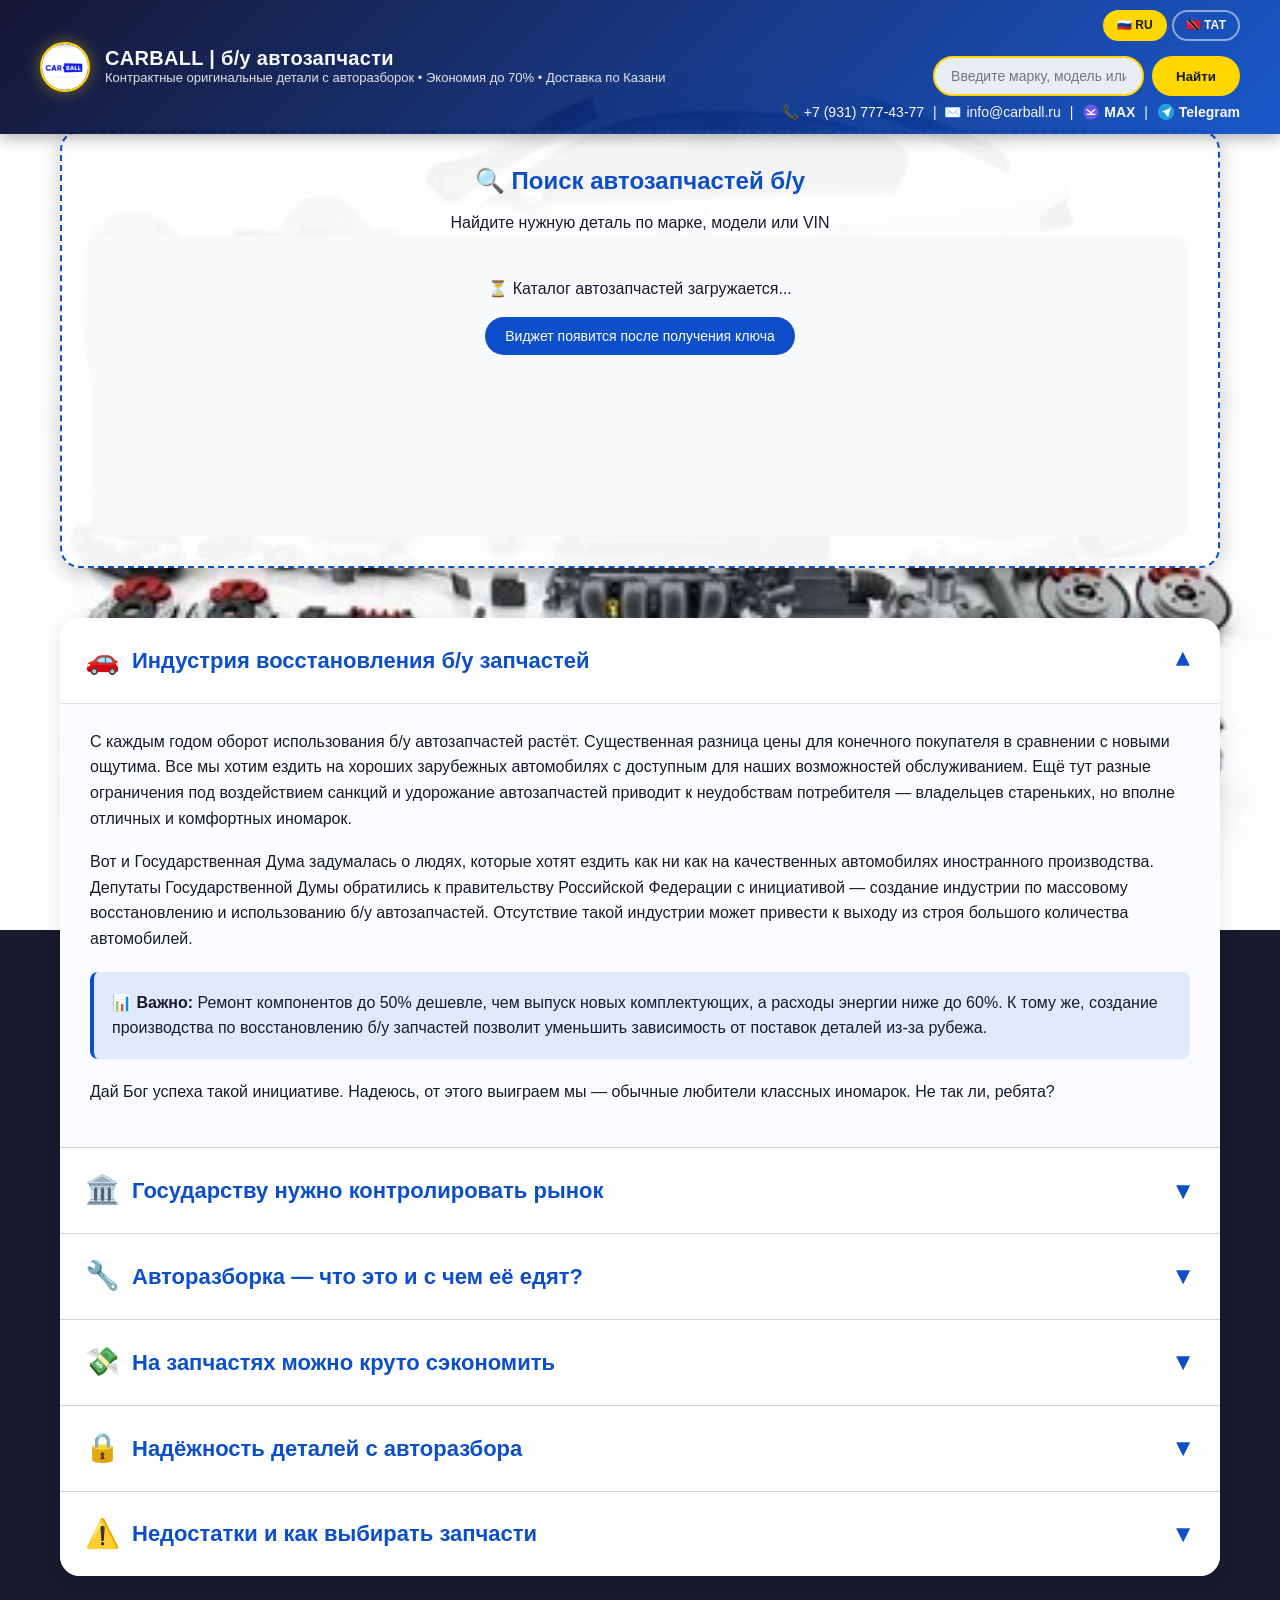
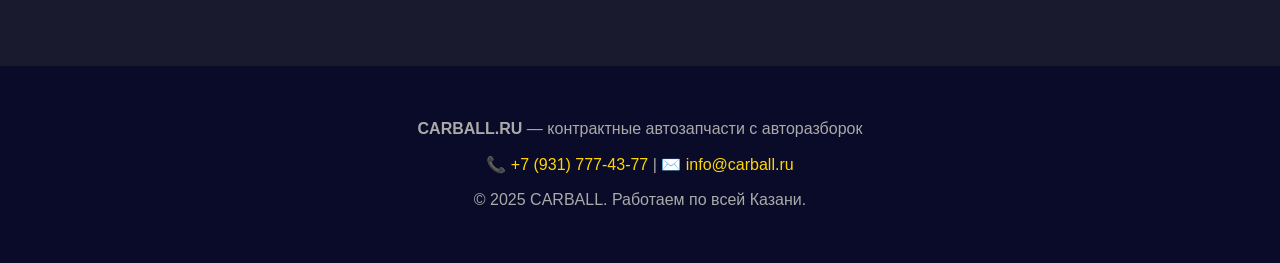
==== commit 5b6bfe9f: "уувпв" ====
--- a/index.html
+++ b/index.html
@@ -77,19 +77,179 @@
     </div>
 
     <div class="container">
-        <!-- ... весь остальной контент (widget-area, tabs-container) остаётся без изменений ... -->
+        <div class="widget-area">
+            <h2>🔍 Поиск автозапчастей б/у</h2>
+            <p>Найдите нужную деталь по марке, модели или VIN</p>
+            <div class="widget-placeholder" id="favto_catalog_widget">
+                <p>⏳ Каталог автозапчастей загружается...</p>
+                <div class="badge">Виджет появится после получения ключа</div>
+            </div>
+        </div>
+
+        <div class="tabs-container" id="tabsContainer">
+            <div class="tab">
+                <div class="tab-header" data-tab="1">
+                    <h3><span class="tab-icon">🚗</span> Индустрия восстановления б/у запчастей</h3>
+                    <span class="tab-arrow">▼</span>
+                </div>
+                <div class="tab-content">
+                    <div class="tab-inner">
+                        <p>С каждым годом оборот использования б/у автозапчастей растёт. Существенная разница цены для
+                            конечного покупателя в сравнении с новыми ощутима. Все мы хотим ездить на хороших зарубежных
+                            автомобилях с доступным для наших возможностей обслуживанием. Ещё тут разные ограничения под
+                            воздействием санкций и удорожание автозапчастей приводит к неудобствам потребителя —
+                            владельцев стареньких, но вполне отличных и комфортных иномарок.</p>
+                        <p>Вот и Государственная Дума задумалась о людях, которые хотят ездить как ни как на
+                            качественных автомобилях иностранного производства. Депутаты Государственной Думы обратились
+                            к правительству Российской Федерации с инициативой — создание индустрии по массовому
+                            восстановлению и использованию б/у автозапчастей. Отсутствие такой индустрии может привести
+                            к выходу из строя большого количества автомобилей.</p>
+                        <div class="highlight">📊 <strong>Важно:</strong> Ремонт компонентов до 50% дешевле, чем выпуск
+                            новых комплектующих, а расходы энергии ниже до 60%. К тому же, создание производства по
+                            восстановлению б/у запчастей позволит уменьшить зависимость от поставок деталей из-за
+                            рубежа.</div>
+                        <p>Дай Бог успеха такой инициативе. Надеюсь, от этого выиграем мы — обычные любители классных
+                            иномарок. Не так ли, ребята?</p>
+                    </div>
+                </div>
+            </div>
+
+            <div class="tab">
+                <div class="tab-header" data-tab="2">
+                    <h3><span class="tab-icon">🏛️</span> Государству нужно контролировать рынок</h3>
+                    <span class="tab-arrow">▼</span>
+                </div>
+                <div class="tab-content">
+                    <div class="tab-inner">
+                        <p>В последние лет 5 Россия превратилась в место, куда тоннами завозят б/у автозапчасти с
+                            Европы, Японии, Кореи, Дубая. Также машинокомплекты, ввозимые для авторазборов, исчисляются
+                            миллионами в год. И всё это распродаётся по всей стране. Помимо этого, страховые автомобили
+                            после ДТП тысячами заполняют центры местных авторазборов.</p>
+                        <p>Обороты по автозапчастям с разбора просто колоссальные. С каждым днём список авторазборов
+                            только увеличивается. И главное — спрос ни на секунду не останавливается. Ведь б/у запчасти
+                            не проходят никакой контроль, а это может привести к аварийным ситуациям на дорогах. К тому
+                            же, спрос на б/у детали может провоцировать и увеличение угонов на улицах страны.</p>
+                        <p>Спрос к авторазборам увеличил тот факт, что разрешили использование б/у деталей в ремонте по
+                            ОСАГО. Основной вопрос заключается в безопасности дорожного движения. Для предотвращения
+                            аварий нужна оценка качества.</p>
+                    </div>
+                </div>
+            </div>
+
+            <div class="tab">
+                <div class="tab-header" data-tab="3">
+                    <h3><span class="tab-icon">🔧</span> Авторазборка — что это и с чем её едят?</h3>
+                    <span class="tab-arrow">▼</span>
+                </div>
+                <div class="tab-content">
+                    <div class="tab-inner">
+                        <h4>Часть 1. Что такое авторазборка?</h4>
+                        <p>Авторазборка — это мастерская, где автозапчасти снимаются с автомобилей, бывших в
+                            употреблении, принятых как после ДТП, так и завезённых из Европы, Японии, Кореи под
+                            авторазбор, и выставленные на продажу после детального осмотра и тестирования на пригодность
+                            дальнейшего безопасного использования.</p>
+                        <h4>Часть 2. Контрактные запчасти</h4>
+                        <p>Авторазборки зачастую в российских реалиях — это металлолом после аварий. Другое дело, когда
+                            авто завозится из-за границы для разбора. Они называются контрактными. В основном фиксируют
+                            пробег, тестируют ещё целую машину, проверяют компрессию, шатают ходовку и приступают к
+                            разбору. На таких авторазборках детали оригинальные, импортные, родные.</p>
+                        <h4>Часть 3. Где искать качество?</h4>
+                        <p>Тем не менее, там и тут реально найти качественные, ещё с отличным остаточным ресурсом
+                            детали. Звоните, пишите — наши специалисты помогут вам сэкономить время и нервы. В нашем
+                            интернет-магазине представлены автозапчасти с авторазбора именно контрактные, которые
+                            проверены на входе и имеют определённый ещё ресурс на дальнейшее использование.</p>
+                        <div class="benefits-mini">
+                            <div class="benefit-mini"><strong>💰 Экономия до 70%</strong> Новая деталь дороже в
+                                несколько раз</div>
+                            <div class="benefit-mini"><strong>🔧 Оригинальное качество</strong> Контрактные запчасти от
+                                ведущих брендов</div>
+                            <div class="benefit-mini"><strong>🚚 Доставка по России</strong> Быстрая отправка в любой
+                                регион</div>
+                            <div class="benefit-mini"><strong>📦 Подбор под заказ</strong> Найдём даже редкую деталь
+                            </div>
+                        </div>
+                    </div>
+                </div>
+            </div>
+
+            <div class="tab">
+                <div class="tab-header" data-tab="4">
+                    <h3><span class="tab-icon">💸</span> На запчастях можно круто сэкономить</h3>
+                    <span class="tab-arrow">▼</span>
+                </div>
+                <div class="tab-content">
+                    <div class="tab-inner">
+                        <p>В основном главным фактором обращения к авторазбору является очень высокая цена новой
+                            автозапчасти. Как правило, стоимость новой детали из магазина дороже многократно, чем цена
+                            подержанной. А иногда при оригинальности и редкости запчасти разница может быть
+                            сверхвысокая, и автолюбителям безвыходно приходится обращаться к авторазборщикам.</p>
+                        <p>При нынешнем кризисе с поставщиками, которые с трудом пытаются держать рынок новых
+                            оригинальных автозапчастей, часто найти нужную запчасть становится очень сложно. Вследствие
+                            происходящих событий авторазбор становится таким нужным и необходимым местом для клиентов
+                            иномарок разных моделей.</p>
+                    </div>
+                </div>
+            </div>
+
+            <div class="tab">
+                <div class="tab-header" data-tab="5">
+                    <h3><span class="tab-icon">🔒</span> Надёжность деталей с авторазбора</h3>
+                    <span class="tab-arrow">▼</span>
+                </div>
+                <div class="tab-content">
+                    <div class="tab-inner">
+                        <p>Безусловно, у потребителя встаёт резонный и правомерный вопрос — насколько надёжны
+                            автозапчасти с авторазбора? Всех настораживает, что запчасть уже была в эксплуатации и имеет
+                            уже меньший ресурс службы.</p>
+                        <p>На самом деле приобретаемые запчасти с авторазборок очень даже добротные и в большинстве
+                            случаев не уступают новым. Ведь в основном детали снимаются с битых автомобилей, которые ещё
+                            не успели накатать большой пробег. И конкуренция на рынке бывших в употреблении запчастей
+                            заставляет держать марку авторазборщиков — каждый дорожит своей репутацией и продавать
+                            негодный товар не будет.</p>
+                    </div>
+                </div>
+            </div>
+
+            <div class="tab">
+                <div class="tab-header" data-tab="6">
+                    <h3><span class="tab-icon">⚠️</span> Недостатки и как выбирать запчасти</h3>
+                    <span class="tab-arrow">▼</span>
+                </div>
+                <div class="tab-content">
+                    <div class="tab-inner">
+                        <h4>Недостатки покупки</h4>
+                        <p><strong>Большой ассортимент.</strong> Да, это как достоинство, так и недостаток. Чтобы
+                            подобрать желаемую автозапчасть, клиенты рассматривают много вариантов. Поэтому мы рады
+                            предложить вам сэкономить время и довериться профессионалам.</p>
+                        <p><strong>Качество предлагаемых деталей.</strong> У клиентов доверие к новым автозапчастям
+                            выше, чем к бывшим в употреблении. Но в нынешних реалиях даже новая запчасть не даёт
+                            гарантию на долгую службу. Приобретая деталь б/у, клиент не переплачивает.</p>
+                        <p><strong>Гарантия на детали б/у.</strong> Она небольшая или её совсем нет. Правду говоря, на
+                            новые тоже практически нет гарантии, либо нужно пройти кучу процедур для возврата.</p>
+                        <h4>✅ Как выбирать запчасти с авторазбора</h4>
+                        <p><strong>Ходовая часть.</strong> При выборе нужно руководствоваться тем, что износ детали не
+                            должен превышать 45 процентов. Экономить на безопасности ни в коем случае нельзя. При
+                            установке на СТО проконсультируйтесь с мастерами.</p>
+                        <p><strong>Кузовщина.</strong> При выборе частей кузова всегда подходите скрупулёзно, чтобы не
+                            нарваться на детали, отрихтованные и замаскированные под слоем шпаклёвки.</p>
+                        <p><strong>Салон.</strong> Здесь можно просто насладиться перевоплощением своего старенького
+                            авто. Всё найдём и обновим вашего коня!</p>
+                    </div>
+                </div>
+            </div>
+        </div>
     </div>
 
     <div class="footer">
         <p><strong>CARBALL.RU</strong> — контрактные автозапчасти с авторазборок</p>
-        <p>📞 <a href="tel:+79317774377">+7 (931) 777-43-77</a> | ✉️ <a href="mailto:info@carball.ru">info@carball.ru</a></p>
+        <p>📞 <a href="tel:+79317774377">+7 (931) 777-43-77</a> | ✉️ <a
+                href="mailto:info@carball.ru">info@carball.ru</a></p>
         <p>© 2025 CARBALL. Работаем по всей Казани.</p>
     </div>
 
     <div class="go-top" id="goTop">↑</div>
 
     <script>
-        // Обработчик вкладок
         const tabs = document.querySelectorAll('.tab');
         tabs.forEach(tab => {
             const header = tab.querySelector('.tab-header');
@@ -104,7 +264,6 @@
         });
         if (tabs.length > 0) tabs[0].classList.add('active');
 
-        // Кнопка "наверх"
         const goTop = document.getElementById('goTop');
         window.addEventListener('scroll', () => {
             goTop.classList.toggle('show', window.scrollY > 300);
@@ -113,13 +272,10 @@
             window.scrollTo({ top: 0, behavior: 'smooth' });
         });
 
-        // Обработчик формы поиска (показываем сообщение с кнопками MAX/Telegram)
         document.getElementById('searchForm').addEventListener('submit', function (e) {
             e.preventDefault();
-            // Можно взять введённый текст, если нужно
-            // const query = document.getElementById('searchInput').value.trim();
             document.getElementById('searchMessage').style.display = 'inline-block';
-            this.style.display = 'none'; // скрываем форму поиска
+            this.style.display = 'none';
         });
     </script>
 
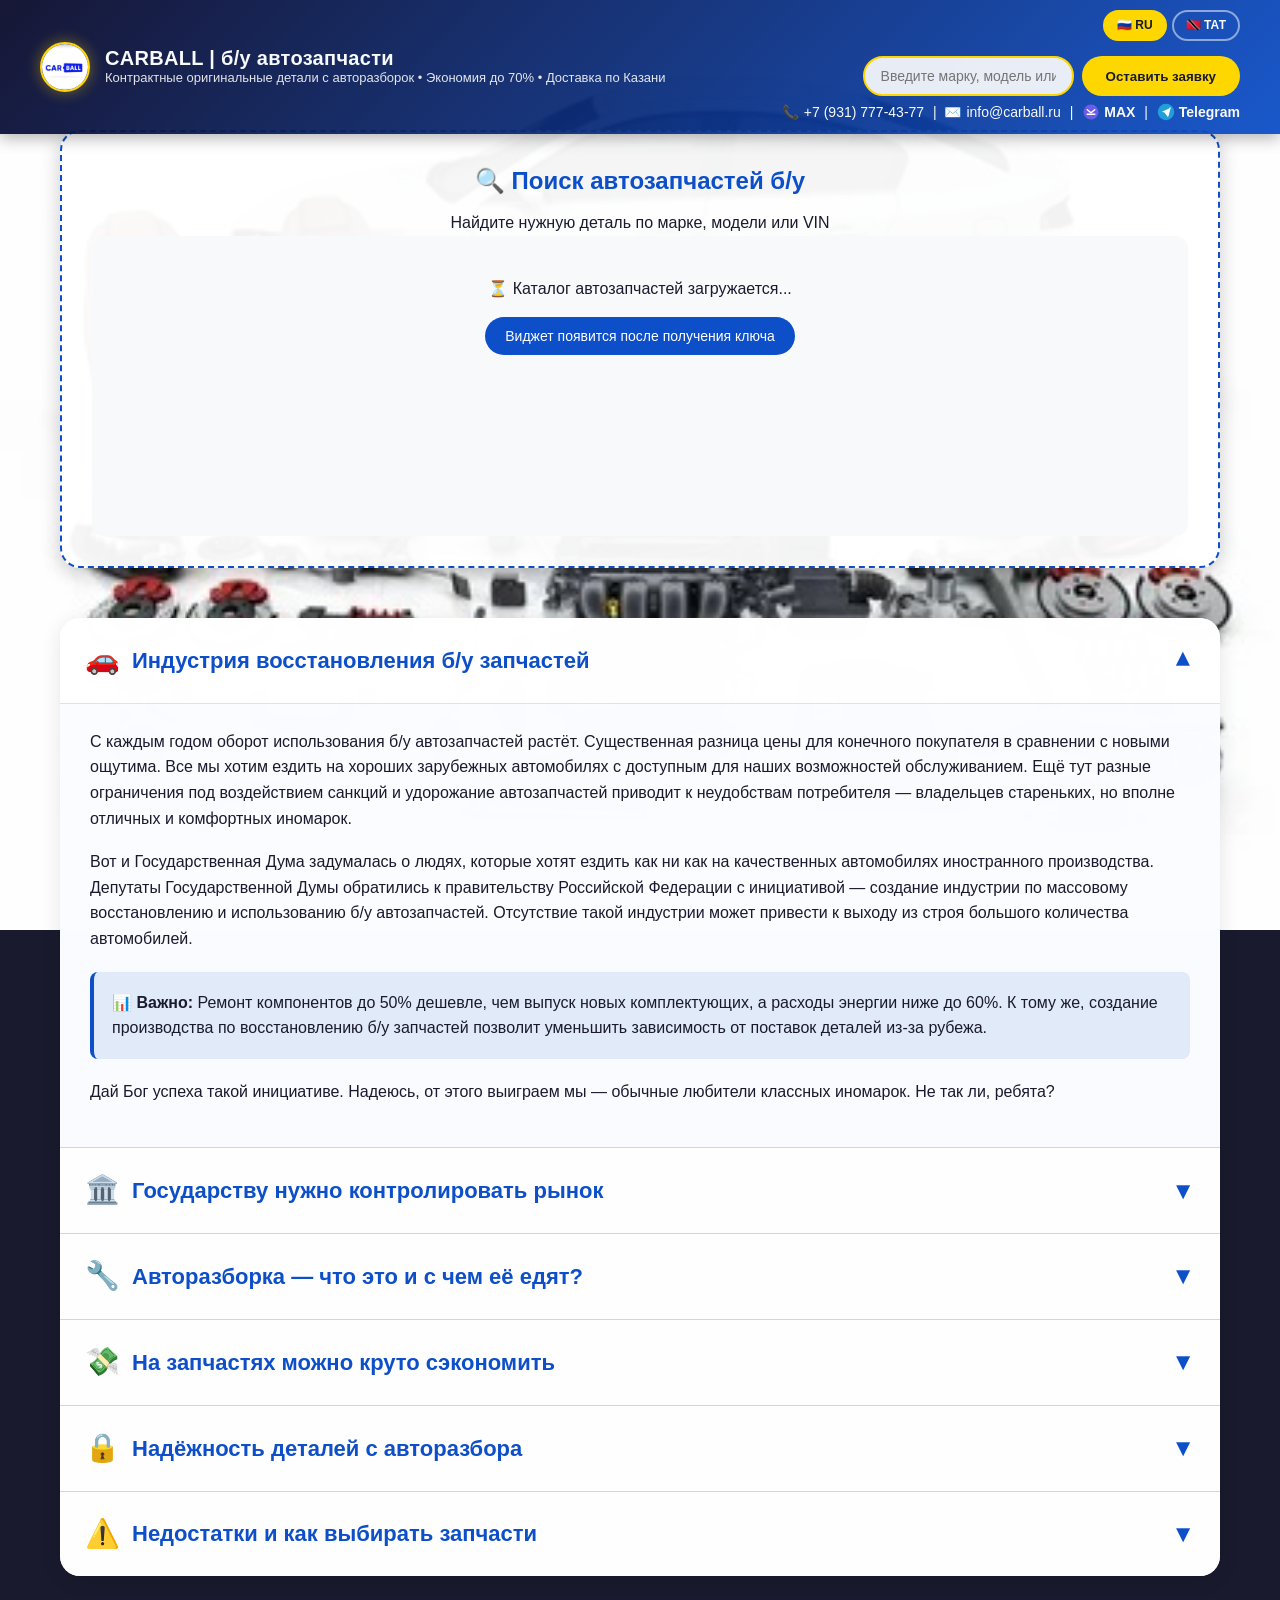
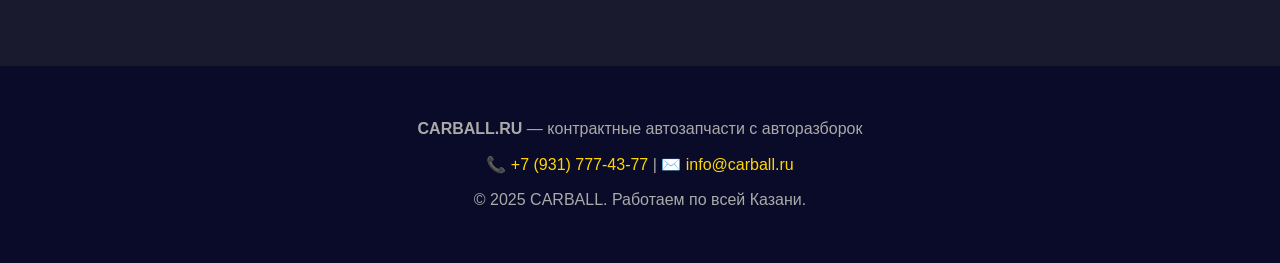
==== commit 64b858dc: "ytgg" ====
--- a/index.html
+++ b/index.html
@@ -28,7 +28,7 @@
                 <div class="header-search" id="headerSearch">
                     <form id="searchForm" class="search-form">
                         <input type="text" id="searchInput" placeholder="Введите марку, модель или VIN" required>
-                        <button type="submit">Найти</button>
+                        <button type="submit">Оставить заявку</button>
                     </form>
                     <div id="searchMessage" class="search-message" style="display: none;">
                         <p>Не нашли нужную вам деталь? Напишите нам:</p>
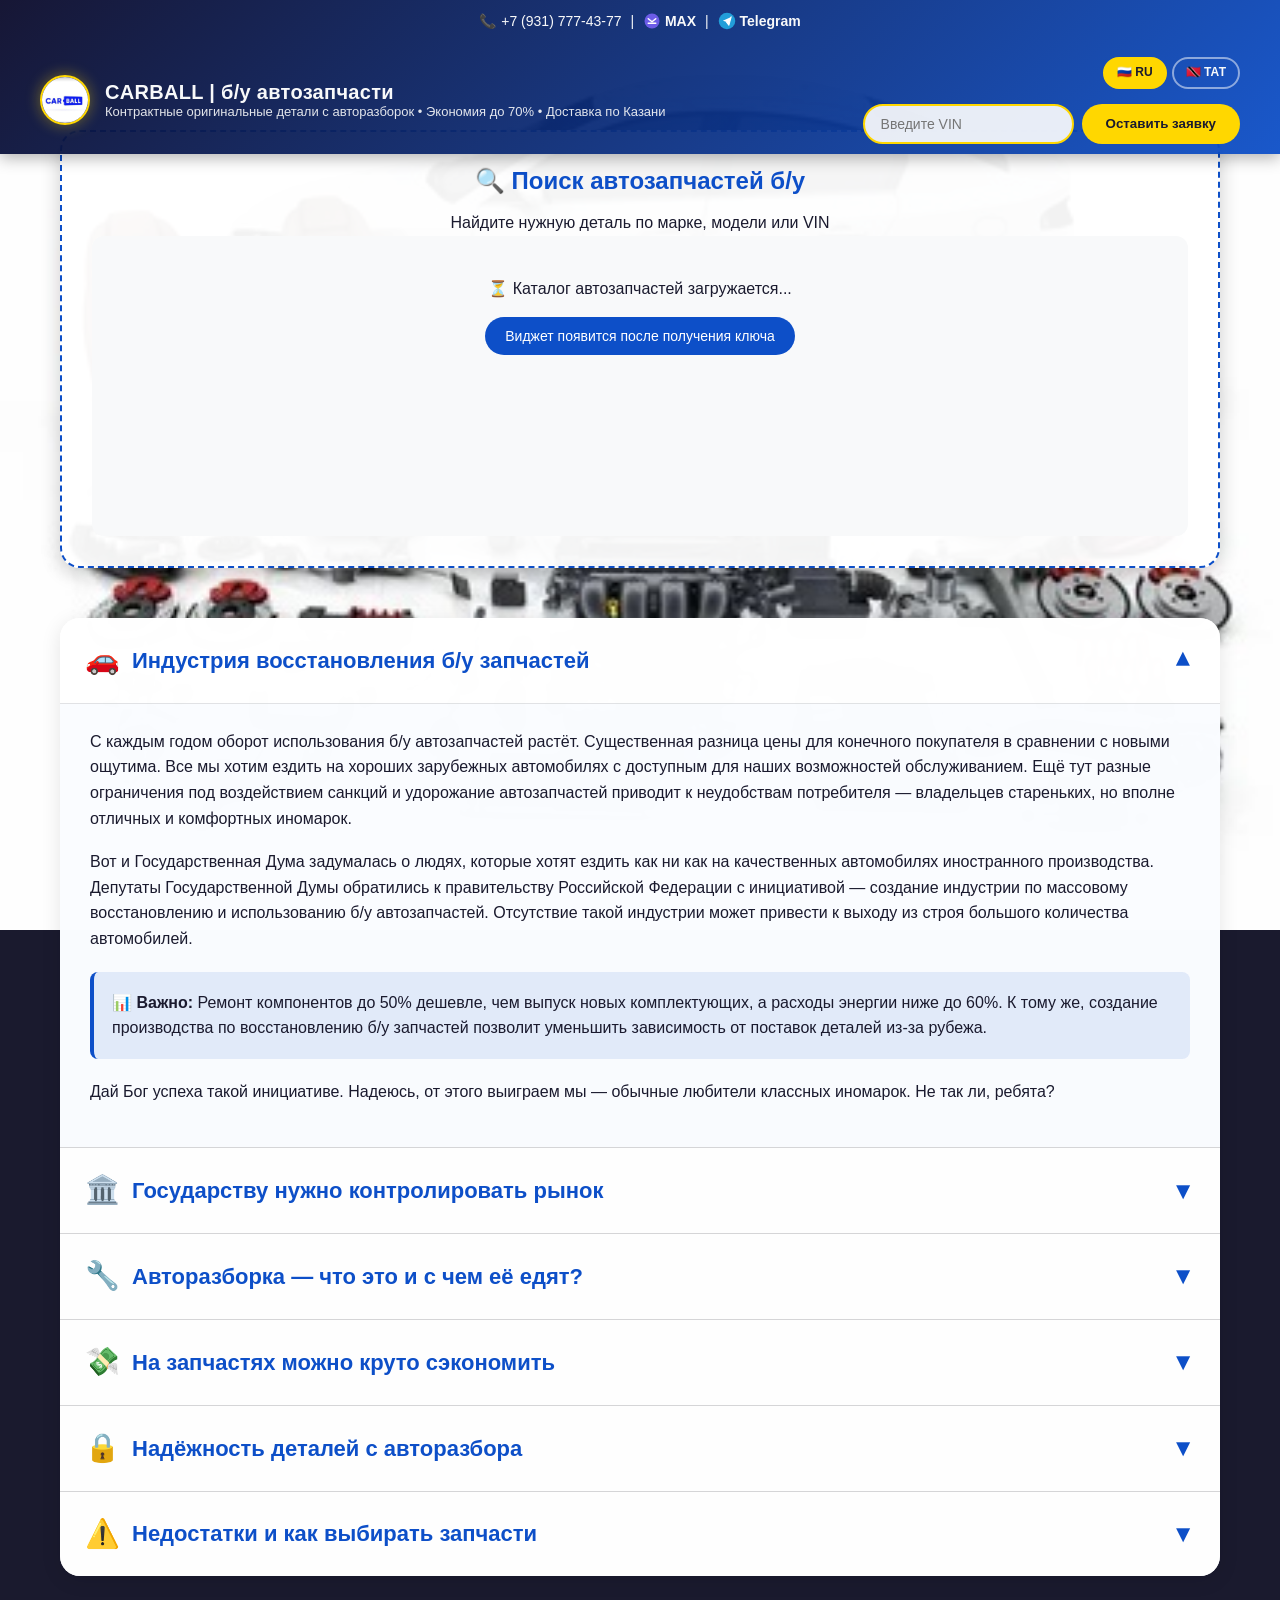
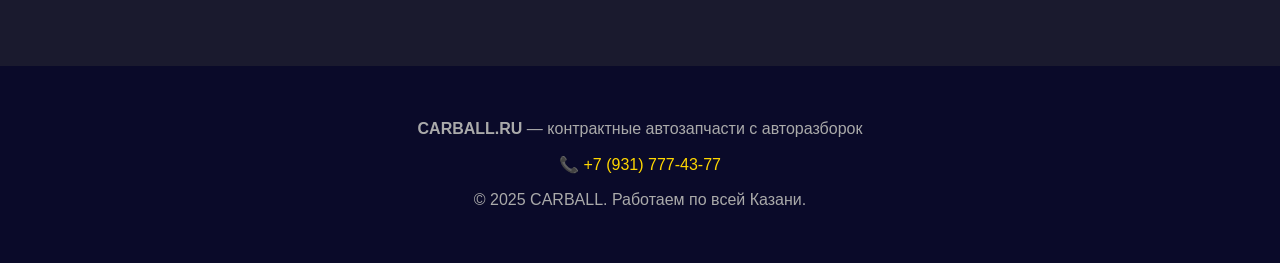
==== commit 794a7bf7: "AI" ====
--- a/index.html
+++ b/index.html
@@ -13,6 +13,36 @@
 <body>
     <div class="header">
         <div class="header-container">
+            <!-- КОНТАКТЫ СВЕРХУ -->
+            <div
+                style="flex: 1 1 100%; display: flex; justify-content: center; align-items: center; flex-wrap: wrap; gap: 10px; margin-bottom: 5px;">
+                <div class="contacts">
+                    📞 <a href="tel:+79317774377" class="phone-link">+7 (931) 777-43-77</a> &nbsp;|&nbsp;
+                    <a href="https://max.ru/u/f9LHodD0cOKyW_PyMCn3TG8A-3kUS9UyCfr7wXo9w1tSLUURU4xlGLUxYQs"
+                        target="_blank" class="max-link" title="Написать в MAX">
+                        <svg width="18" height="18" viewBox="0 0 24 24" fill="none" xmlns="http://www.w3.org/2000/svg"
+                            style="vertical-align: middle;">
+                            <circle cx="12" cy="12" r="10" fill="#6C5CE7" />
+                            <path d="M7 9L12 13L17 9" stroke="white" stroke-width="2" stroke-linecap="round"
+                                stroke-linejoin="round" />
+                            <path d="M7 15H17" stroke="white" stroke-width="2" stroke-linecap="round" />
+                        </svg>
+                        <span class="max-text">MAX</span>
+                    </a> &nbsp;|&nbsp;
+                    <a href="https://t.me/RafigZelenodolsk" target="_blank" class="tg-link" title="Написать в Telegram">
+                        <svg width="18" height="18" viewBox="0 0 24 24" fill="none" xmlns="http://www.w3.org/2000/svg"
+                            style="vertical-align: middle;">
+                            <circle cx="12" cy="12" r="11" fill="#229ED9" />
+                            <path d="M6.5 11.5L17.5 6.5L14.5 17.5L11 13L6.5 11.5Z" fill="white" />
+                            <path d="M11 13L14.5 17.5L17.5 6.5" stroke="white" stroke-width="1.5" stroke-linecap="round"
+                                stroke-linejoin="round" />
+                        </svg>
+                        <span class="tg-text">Telegram</span>
+                    </a>
+                </div>
+            </div>
+
+            <!-- ЛОГОТИП И ЗАГОЛОВОК -->
             <div class="header-brand">
                 <img class="header-logo" src="CarBall.jpg" alt="CARBALL логотип">
                 <div class="header-title">
@@ -20,57 +50,45 @@
                     <p>Контрактные оригинальные детали с авторазборок • Экономия до 70% • Доставка по Казани</p>
                 </div>
             </div>
+
+            <!-- ПЕРЕКЛЮЧАТЕЛЬ ЯЗЫКА И ПОИСК -->
             <div class="header-actions">
                 <div class="lang-switcher">
                     <a href="index.html" class="lang-btn active">🇷🇺 RU</a>
                     <a href="index-tt.html" class="lang-btn">🇹🇹 ТАТ</a>
                 </div>
+
                 <div class="header-search" id="headerSearch">
                     <form id="searchForm" class="search-form">
-                        <input type="text" id="searchInput" placeholder="Введите марку, модель или VIN" required>
+                        <input type="text" id="searchInput" placeholder="Введите VIN" required>
                         <button type="submit">Оставить заявку</button>
                     </form>
                     <div id="searchMessage" class="search-message" style="display: none;">
                         <p>Не нашли нужную вам деталь? Напишите нам:</p>
                         <div class="messenger-buttons">
-                            <a href="https://max.ru/u/f9LHodD0cOKyW_PyMCn3TG8A-3kUS9UyCfr7wXo9w1tSLUURU4xlGLUxYQs" target="_blank" class="msg-btn max-btn">
-                                <svg width="20" height="20" viewBox="0 0 24 24" fill="none" xmlns="http://www.w3.org/2000/svg" style="vertical-align: middle;">
-                                    <circle cx="12" cy="12" r="10" fill="#6C5CE7"/>
-                                    <path d="M7 9L12 13L17 9" stroke="white" stroke-width="2" stroke-linecap="round" stroke-linejoin="round"/>
-                                    <path d="M7 15H17" stroke="white" stroke-width="2" stroke-linecap="round"/>
+                            <a href="https://max.ru/u/f9LHodD0cOKyW_PyMCn3TG8A-3kUS9UyCfr7wXo9w1tSLUURU4xlGLUxYQs"
+                                target="_blank" class="msg-btn max-btn">
+                                <svg width="20" height="20" viewBox="0 0 24 24" fill="none"
+                                    xmlns="http://www.w3.org/2000/svg" style="vertical-align: middle;">
+                                    <circle cx="12" cy="12" r="10" fill="#6C5CE7" />
+                                    <path d="M7 9L12 13L17 9" stroke="white" stroke-width="2" stroke-linecap="round"
+                                        stroke-linejoin="round" />
+                                    <path d="M7 15H17" stroke="white" stroke-width="2" stroke-linecap="round" />
                                 </svg>
                                 MAX
                             </a>
                             <a href="https://t.me/RafigZelenodolsk" target="_blank" class="msg-btn tg-btn">
-                                <svg width="20" height="20" viewBox="0 0 24 24" fill="none" xmlns="http://www.w3.org/2000/svg" style="vertical-align: middle;">
-                                    <circle cx="12" cy="12" r="11" fill="#229ED9"/>
-                                    <path d="M6.5 11.5L17.5 6.5L14.5 17.5L11 13L6.5 11.5Z" fill="white"/>
-                                    <path d="M11 13L14.5 17.5L17.5 6.5" stroke="white" stroke-width="1.5" stroke-linecap="round" stroke-linejoin="round"/>
+                                <svg width="20" height="20" viewBox="0 0 24 24" fill="none"
+                                    xmlns="http://www.w3.org/2000/svg" style="vertical-align: middle;">
+                                    <circle cx="12" cy="12" r="11" fill="#229ED9" />
+                                    <path d="M6.5 11.5L17.5 6.5L14.5 17.5L11 13L6.5 11.5Z" fill="white" />
+                                    <path d="M11 13L14.5 17.5L17.5 6.5" stroke="white" stroke-width="1.5"
+                                        stroke-linecap="round" stroke-linejoin="round" />
                                 </svg>
                                 Telegram
                             </a>
                         </div>
                     </div>
-                </div>
-                <div class="contacts">
-                    📞 <a href="tel:+79317774377" class="phone-link">+7 (931) 777-43-77</a> &nbsp;|&nbsp;
-                    ✉️ <a href="mailto:info@carball.ru">info@carball.ru</a> &nbsp;|&nbsp;
-                    <a href="https://max.ru/u/f9LHodD0cOKyW_PyMCn3TG8A-3kUS9UyCfr7wXo9w1tSLUURU4xlGLUxYQs" target="_blank" class="max-link" title="Написать в MAX">
-                        <svg width="18" height="18" viewBox="0 0 24 24" fill="none" xmlns="http://www.w3.org/2000/svg" style="vertical-align: middle;">
-                            <circle cx="12" cy="12" r="10" fill="#6C5CE7"/>
-                            <path d="M7 9L12 13L17 9" stroke="white" stroke-width="2" stroke-linecap="round" stroke-linejoin="round"/>
-                            <path d="M7 15H17" stroke="white" stroke-width="2" stroke-linecap="round"/>
-                        </svg>
-                        <span class="max-text">MAX</span>
-                    </a> &nbsp;|&nbsp;
-                    <a href="https://t.me/RafigZelenodolsk" target="_blank" class="tg-link" title="Написать в Telegram">
-                        <svg width="18" height="18" viewBox="0 0 24 24" fill="none" xmlns="http://www.w3.org/2000/svg" style="vertical-align: middle;">
-                            <circle cx="12" cy="12" r="11" fill="#229ED9"/>
-                            <path d="M6.5 11.5L17.5 6.5L14.5 17.5L11 13L6.5 11.5Z" fill="white"/>
-                            <path d="M11 13L14.5 17.5L17.5 6.5" stroke="white" stroke-width="1.5" stroke-linecap="round" stroke-linejoin="round"/>
-                        </svg>
-                        <span class="tg-text">Telegram</span>
-                    </a>
                 </div>
             </div>
         </div>
@@ -242,8 +260,7 @@
 
     <div class="footer">
         <p><strong>CARBALL.RU</strong> — контрактные автозапчасти с авторазборок</p>
-        <p>📞 <a href="tel:+79317774377">+7 (931) 777-43-77</a> | ✉️ <a
-                href="mailto:info@carball.ru">info@carball.ru</a></p>
+        <p>📞 <a href="tel:+79317774377">+7 (931) 777-43-77</a></p>
         <p>© 2025 CARBALL. Работаем по всей Казани.</p>
     </div>
 
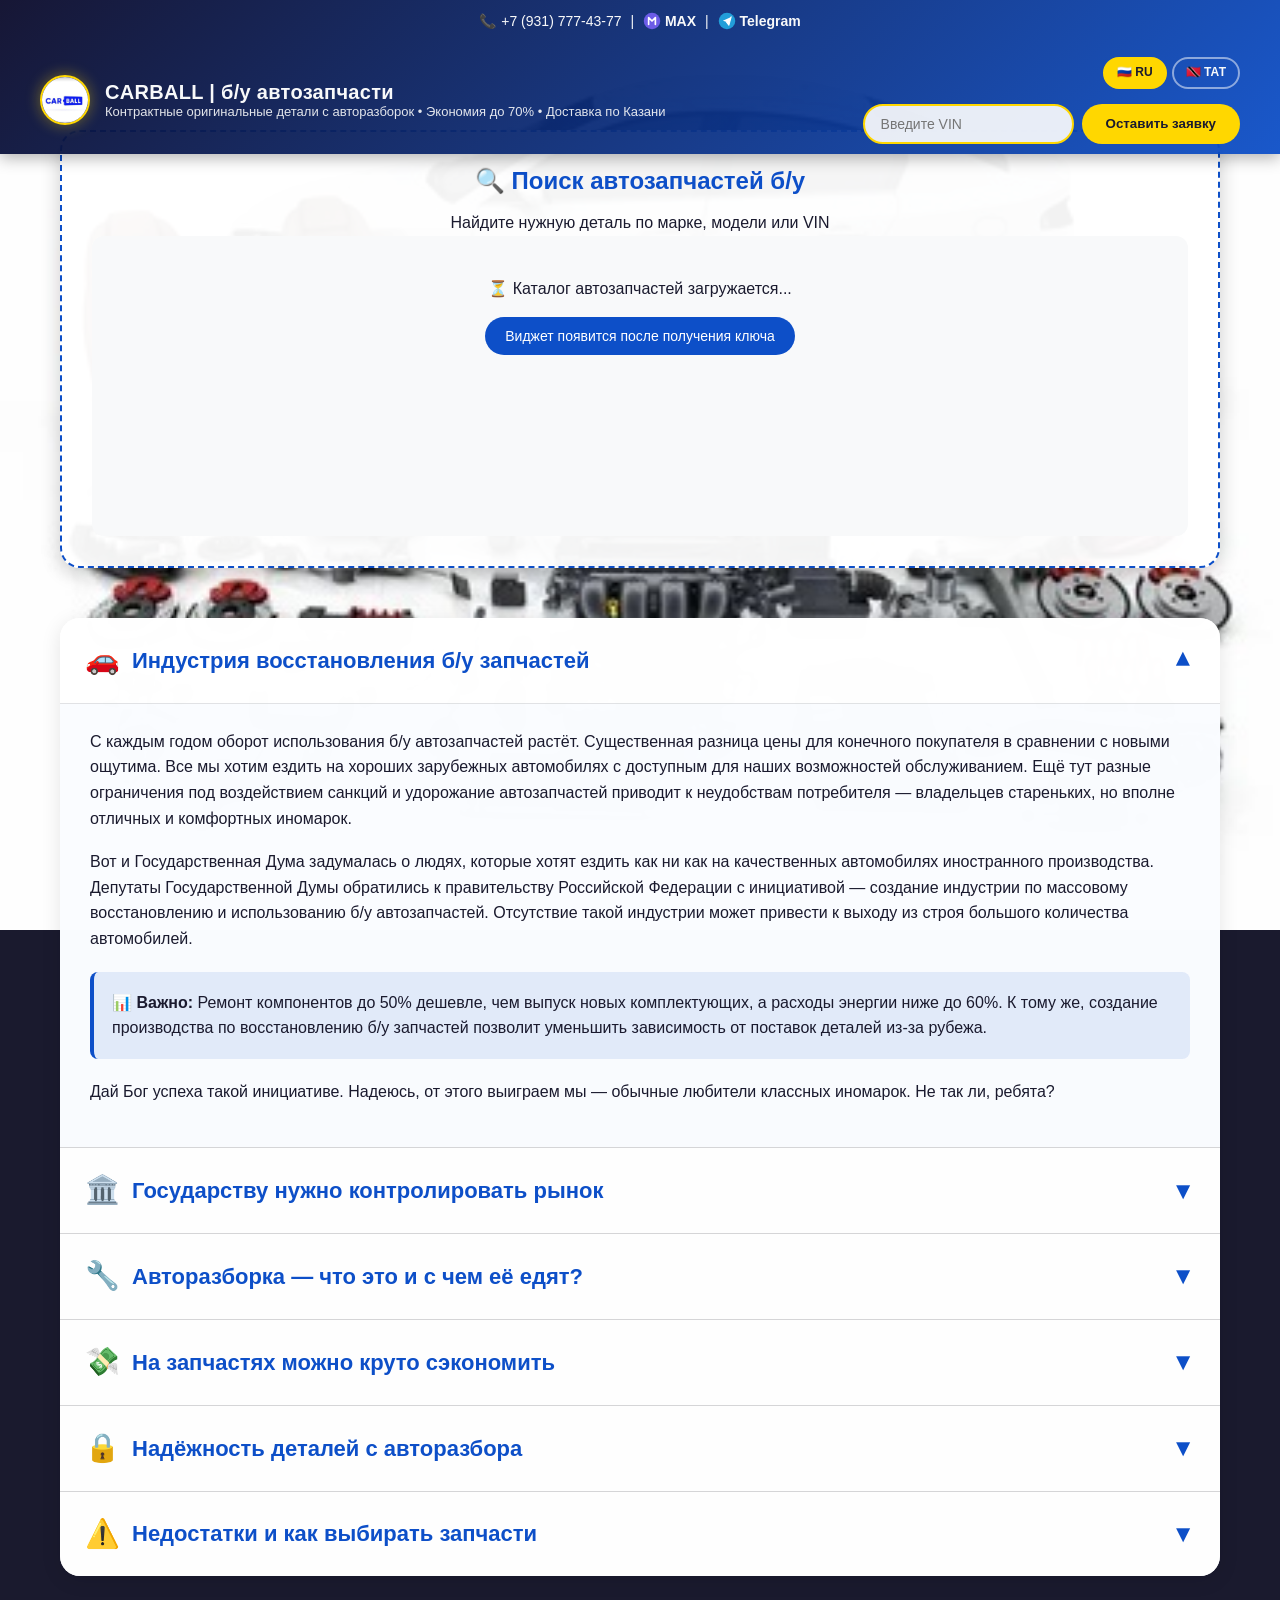
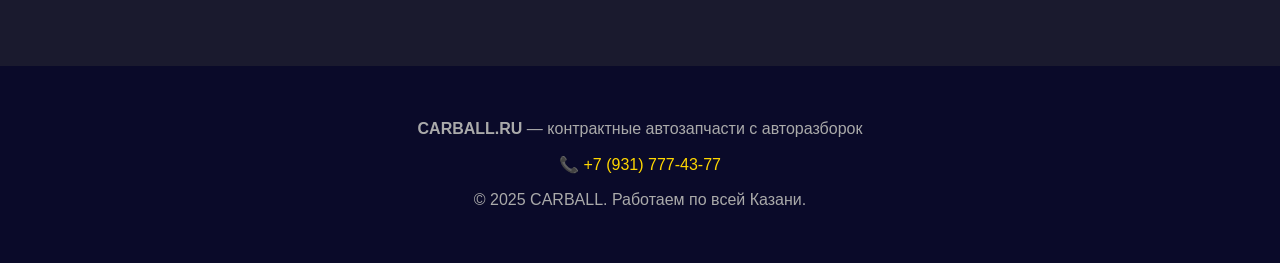
==== commit f892ff5a: "уауауау" ====
--- a/index.html
+++ b/index.html
@@ -14,28 +14,21 @@
     <div class="header">
         <div class="header-container">
             <!-- КОНТАКТЫ СВЕРХУ -->
-            <div
-                style="flex: 1 1 100%; display: flex; justify-content: center; align-items: center; flex-wrap: wrap; gap: 10px; margin-bottom: 5px;">
+            <div style="flex: 1 1 100%; display: flex; justify-content: center; align-items: center; flex-wrap: wrap; gap: 10px; margin-bottom: 5px;">
                 <div class="contacts">
                     📞 <a href="tel:+79317774377" class="phone-link">+7 (931) 777-43-77</a> &nbsp;|&nbsp;
-                    <a href="https://max.ru/u/f9LHodD0cOKyW_PyMCn3TG8A-3kUS9UyCfr7wXo9w1tSLUURU4xlGLUxYQs"
-                        target="_blank" class="max-link" title="Написать в MAX">
-                        <svg width="18" height="18" viewBox="0 0 24 24" fill="none" xmlns="http://www.w3.org/2000/svg"
-                            style="vertical-align: middle;">
-                            <circle cx="12" cy="12" r="10" fill="#6C5CE7" />
-                            <path d="M7 9L12 13L17 9" stroke="white" stroke-width="2" stroke-linecap="round"
-                                stroke-linejoin="round" />
-                            <path d="M7 15H17" stroke="white" stroke-width="2" stroke-linecap="round" />
+                    <a href="https://max.ru/u/f9LHodD0cOKyW_PyMCn3TG8A-3kUS9UyCfr7wXo9w1tSLUURU4xlGLUxYQs" target="_blank" class="max-link" title="Написать в MAX">
+                        <svg width="18" height="18" viewBox="0 0 24 24" fill="none" xmlns="http://www.w3.org/2000/svg" style="vertical-align: middle;">
+                            <circle cx="12" cy="12" r="11" fill="#6C5CE7"/>
+                            <path d="M7.5 16.5V7.5L12 12L16.5 7.5V16.5" stroke="white" stroke-width="2.2" stroke-linecap="round" stroke-linejoin="round" fill="none"/>
                         </svg>
                         <span class="max-text">MAX</span>
                     </a> &nbsp;|&nbsp;
                     <a href="https://t.me/RafigZelenodolsk" target="_blank" class="tg-link" title="Написать в Telegram">
-                        <svg width="18" height="18" viewBox="0 0 24 24" fill="none" xmlns="http://www.w3.org/2000/svg"
-                            style="vertical-align: middle;">
-                            <circle cx="12" cy="12" r="11" fill="#229ED9" />
-                            <path d="M6.5 11.5L17.5 6.5L14.5 17.5L11 13L6.5 11.5Z" fill="white" />
-                            <path d="M11 13L14.5 17.5L17.5 6.5" stroke="white" stroke-width="1.5" stroke-linecap="round"
-                                stroke-linejoin="round" />
+                        <svg width="18" height="18" viewBox="0 0 24 24" fill="none" xmlns="http://www.w3.org/2000/svg" style="vertical-align: middle;">
+                            <circle cx="12" cy="12" r="11" fill="#229ED9"/>
+                            <path d="M6.5 11.5L17.5 6.5L14.5 17.5L11 13L6.5 11.5Z" fill="white"/>
+                            <path d="M11 13L14.5 17.5L17.5 6.5" stroke="white" stroke-width="1.5" stroke-linecap="round" stroke-linejoin="round"/>
                         </svg>
                         <span class="tg-text">Telegram</span>
                     </a>
@@ -66,24 +59,18 @@
                     <div id="searchMessage" class="search-message" style="display: none;">
                         <p>Не нашли нужную вам деталь? Напишите нам:</p>
                         <div class="messenger-buttons">
-                            <a href="https://max.ru/u/f9LHodD0cOKyW_PyMCn3TG8A-3kUS9UyCfr7wXo9w1tSLUURU4xlGLUxYQs"
-                                target="_blank" class="msg-btn max-btn">
-                                <svg width="20" height="20" viewBox="0 0 24 24" fill="none"
-                                    xmlns="http://www.w3.org/2000/svg" style="vertical-align: middle;">
-                                    <circle cx="12" cy="12" r="10" fill="#6C5CE7" />
-                                    <path d="M7 9L12 13L17 9" stroke="white" stroke-width="2" stroke-linecap="round"
-                                        stroke-linejoin="round" />
-                                    <path d="M7 15H17" stroke="white" stroke-width="2" stroke-linecap="round" />
+                            <a href="https://max.ru/u/f9LHodD0cOKyW_PyMCn3TG8A-3kUS9UyCfr7wXo9w1tSLUURU4xlGLUxYQs" target="_blank" class="msg-btn max-btn">
+                                <svg width="20" height="20" viewBox="0 0 24 24" fill="none" xmlns="http://www.w3.org/2000/svg" style="vertical-align: middle;">
+                                    <circle cx="12" cy="12" r="11" fill="#6C5CE7"/>
+                                    <path d="M7.5 16.5V7.5L12 12L16.5 7.5V16.5" stroke="white" stroke-width="2.2" stroke-linecap="round" stroke-linejoin="round" fill="none"/>
                                 </svg>
                                 MAX
                             </a>
                             <a href="https://t.me/RafigZelenodolsk" target="_blank" class="msg-btn tg-btn">
-                                <svg width="20" height="20" viewBox="0 0 24 24" fill="none"
-                                    xmlns="http://www.w3.org/2000/svg" style="vertical-align: middle;">
-                                    <circle cx="12" cy="12" r="11" fill="#229ED9" />
-                                    <path d="M6.5 11.5L17.5 6.5L14.5 17.5L11 13L6.5 11.5Z" fill="white" />
-                                    <path d="M11 13L14.5 17.5L17.5 6.5" stroke="white" stroke-width="1.5"
-                                        stroke-linecap="round" stroke-linejoin="round" />
+                                <svg width="20" height="20" viewBox="0 0 24 24" fill="none" xmlns="http://www.w3.org/2000/svg" style="vertical-align: middle;">
+                                    <circle cx="12" cy="12" r="11" fill="#229ED9"/>
+                                    <path d="M6.5 11.5L17.5 6.5L14.5 17.5L11 13L6.5 11.5Z" fill="white"/>
+                                    <path d="M11 13L14.5 17.5L17.5 6.5" stroke="white" stroke-width="1.5" stroke-linecap="round" stroke-linejoin="round"/>
                                 </svg>
                                 Telegram
                             </a>
--- a/carbal.css
+++ b/carbal.css
@@ -28,11 +28,11 @@
   left: 0;
   right: 0;
   z-index: 1000;
-  min-height: 100px; /* было height: 100px; */
+  min-height: 100px;
   display: flex;
   align-items: center;
   justify-content: center;
-  padding: 10px 20px; /* добавлен вертикальный отступ */
+  padding: 10px 20px;
   box-shadow: 0 4px 15px rgba(0, 0, 0, 0.3);
 }
 
@@ -525,12 +525,14 @@
   }
 
   .container {
-    padding-top: 200px; /* больше, чтобы не перекрывало высокую шапку */
-  }
-
+    padding-top: 200px;
+  }
+
+  /* ВАЖНО: текст MAX и Telegram виден на мобильных */
   .max-text,
   .tg-text {
-    display: none; /* оставляем только иконки */
+    display: inline;
+    font-size: 13px;
   }
 }
 
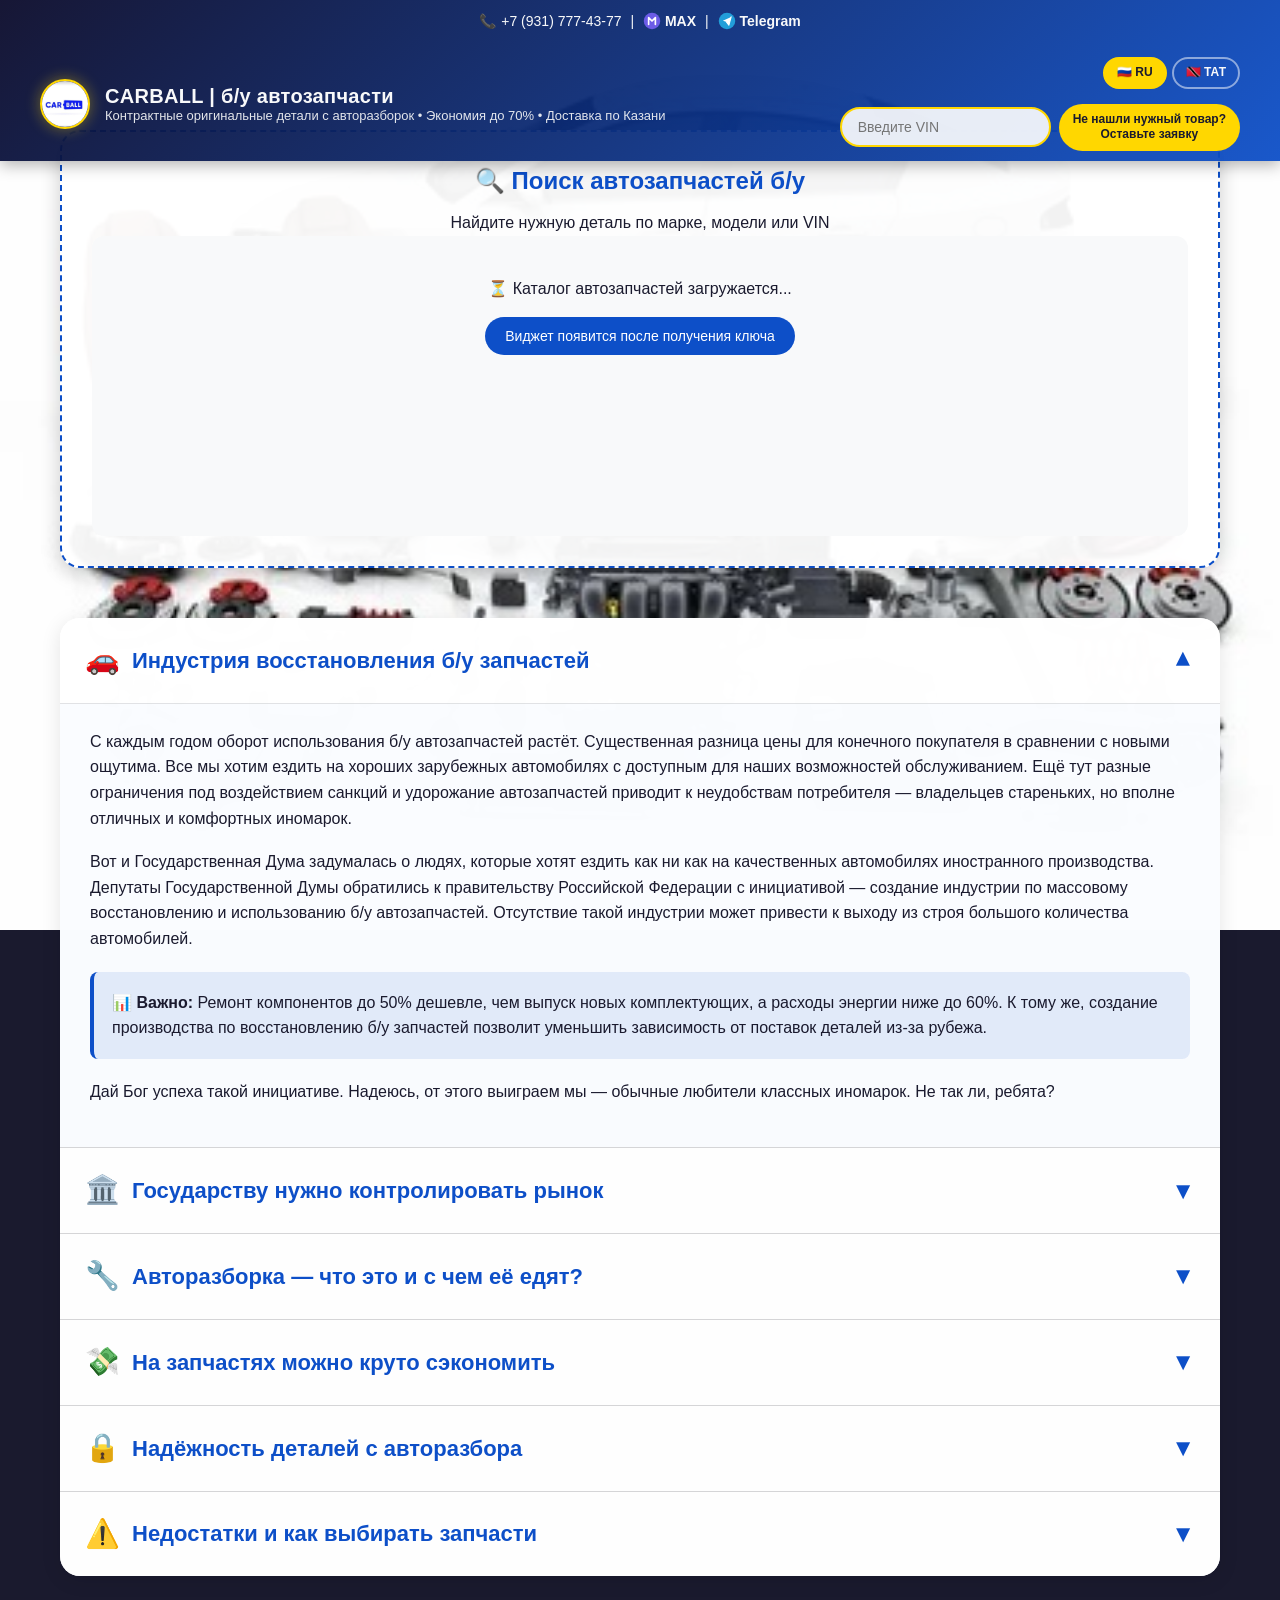
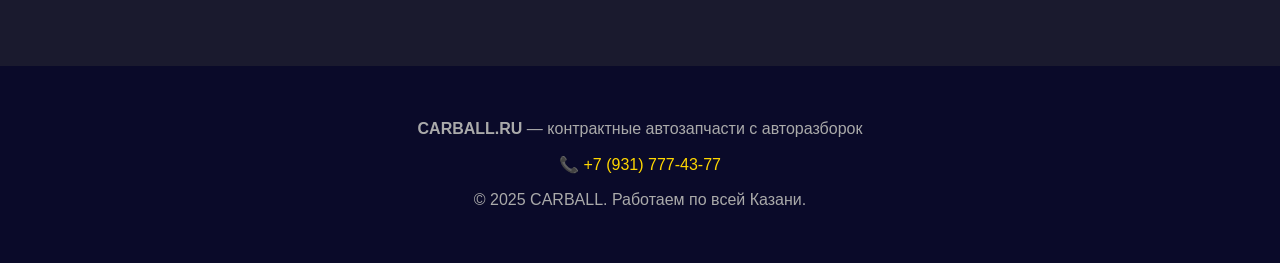
==== commit a094949e: "rush" ====
--- a/index.html
+++ b/index.html
@@ -14,21 +14,27 @@
     <div class="header">
         <div class="header-container">
             <!-- КОНТАКТЫ СВЕРХУ -->
-            <div style="flex: 1 1 100%; display: flex; justify-content: center; align-items: center; flex-wrap: wrap; gap: 10px; margin-bottom: 5px;">
+            <div
+                style="flex: 1 1 100%; display: flex; justify-content: center; align-items: center; flex-wrap: wrap; gap: 10px; margin-bottom: 5px;">
                 <div class="contacts">
                     📞 <a href="tel:+79317774377" class="phone-link">+7 (931) 777-43-77</a> &nbsp;|&nbsp;
-                    <a href="https://max.ru/u/f9LHodD0cOKyW_PyMCn3TG8A-3kUS9UyCfr7wXo9w1tSLUURU4xlGLUxYQs" target="_blank" class="max-link" title="Написать в MAX">
-                        <svg width="18" height="18" viewBox="0 0 24 24" fill="none" xmlns="http://www.w3.org/2000/svg" style="vertical-align: middle;">
-                            <circle cx="12" cy="12" r="11" fill="#6C5CE7"/>
-                            <path d="M7.5 16.5V7.5L12 12L16.5 7.5V16.5" stroke="white" stroke-width="2.2" stroke-linecap="round" stroke-linejoin="round" fill="none"/>
+                    <a href="https://max.ru/u/f9LHodD0cOKyW_PyMCn3TG8A-3kUS9UyCfr7wXo9w1tSLUURU4xlGLUxYQs"
+                        target="_blank" class="max-link" title="Написать в MAX">
+                        <svg width="18" height="18" viewBox="0 0 24 24" fill="none" xmlns="http://www.w3.org/2000/svg"
+                            style="vertical-align: middle;">
+                            <circle cx="12" cy="12" r="11" fill="#6C5CE7" />
+                            <path d="M7.5 16.5V7.5L12 12L16.5 7.5V16.5" stroke="white" stroke-width="2.2"
+                                stroke-linecap="round" stroke-linejoin="round" fill="none" />
                         </svg>
                         <span class="max-text">MAX</span>
                     </a> &nbsp;|&nbsp;
                     <a href="https://t.me/RafigZelenodolsk" target="_blank" class="tg-link" title="Написать в Telegram">
-                        <svg width="18" height="18" viewBox="0 0 24 24" fill="none" xmlns="http://www.w3.org/2000/svg" style="vertical-align: middle;">
-                            <circle cx="12" cy="12" r="11" fill="#229ED9"/>
-                            <path d="M6.5 11.5L17.5 6.5L14.5 17.5L11 13L6.5 11.5Z" fill="white"/>
-                            <path d="M11 13L14.5 17.5L17.5 6.5" stroke="white" stroke-width="1.5" stroke-linecap="round" stroke-linejoin="round"/>
+                        <svg width="18" height="18" viewBox="0 0 24 24" fill="none" xmlns="http://www.w3.org/2000/svg"
+                            style="vertical-align: middle;">
+                            <circle cx="12" cy="12" r="11" fill="#229ED9" />
+                            <path d="M6.5 11.5L17.5 6.5L14.5 17.5L11 13L6.5 11.5Z" fill="white" />
+                            <path d="M11 13L14.5 17.5L17.5 6.5" stroke="white" stroke-width="1.5" stroke-linecap="round"
+                                stroke-linejoin="round" />
                         </svg>
                         <span class="tg-text">Telegram</span>
                     </a>
@@ -54,23 +60,28 @@
                 <div class="header-search" id="headerSearch">
                     <form id="searchForm" class="search-form">
                         <input type="text" id="searchInput" placeholder="Введите VIN" required>
-                        <button type="submit">Оставить заявку</button>
+                        <button type="submit" class="small-btn">Не нашли нужный товар?<br>Оставьте заявку</button>
                     </form>
                     <div id="searchMessage" class="search-message" style="display: none;">
                         <p>Не нашли нужную вам деталь? Напишите нам:</p>
                         <div class="messenger-buttons">
-                            <a href="https://max.ru/u/f9LHodD0cOKyW_PyMCn3TG8A-3kUS9UyCfr7wXo9w1tSLUURU4xlGLUxYQs" target="_blank" class="msg-btn max-btn">
-                                <svg width="20" height="20" viewBox="0 0 24 24" fill="none" xmlns="http://www.w3.org/2000/svg" style="vertical-align: middle;">
-                                    <circle cx="12" cy="12" r="11" fill="#6C5CE7"/>
-                                    <path d="M7.5 16.5V7.5L12 12L16.5 7.5V16.5" stroke="white" stroke-width="2.2" stroke-linecap="round" stroke-linejoin="round" fill="none"/>
+                            <a href="https://max.ru/u/f9LHodD0cOKyW_PyMCn3TG8A-3kUS9UyCfr7wXo9w1tSLUURU4xlGLUxYQs"
+                                target="_blank" class="msg-btn max-btn">
+                                <svg width="20" height="20" viewBox="0 0 24 24" fill="none"
+                                    xmlns="http://www.w3.org/2000/svg" style="vertical-align: middle;">
+                                    <circle cx="12" cy="12" r="11" fill="#6C5CE7" />
+                                    <path d="M7.5 16.5V7.5L12 12L16.5 7.5V16.5" stroke="white" stroke-width="2.2"
+                                        stroke-linecap="round" stroke-linejoin="round" fill="none" />
                                 </svg>
                                 MAX
                             </a>
                             <a href="https://t.me/RafigZelenodolsk" target="_blank" class="msg-btn tg-btn">
-                                <svg width="20" height="20" viewBox="0 0 24 24" fill="none" xmlns="http://www.w3.org/2000/svg" style="vertical-align: middle;">
-                                    <circle cx="12" cy="12" r="11" fill="#229ED9"/>
-                                    <path d="M6.5 11.5L17.5 6.5L14.5 17.5L11 13L6.5 11.5Z" fill="white"/>
-                                    <path d="M11 13L14.5 17.5L17.5 6.5" stroke="white" stroke-width="1.5" stroke-linecap="round" stroke-linejoin="round"/>
+                                <svg width="20" height="20" viewBox="0 0 24 24" fill="none"
+                                    xmlns="http://www.w3.org/2000/svg" style="vertical-align: middle;">
+                                    <circle cx="12" cy="12" r="11" fill="#229ED9" />
+                                    <path d="M6.5 11.5L17.5 6.5L14.5 17.5L11 13L6.5 11.5Z" fill="white" />
+                                    <path d="M11 13L14.5 17.5L17.5 6.5" stroke="white" stroke-width="1.5"
+                                        stroke-linecap="round" stroke-linejoin="round" />
                                 </svg>
                                 Telegram
                             </a>
--- a/carbal.css
+++ b/carbal.css
@@ -134,13 +134,15 @@
 .search-form {
   display: flex;
   justify-content: center;
+  align-items: center;
   gap: 8px;
   max-width: 600px;
   margin: 0 auto;
+  flex-wrap: wrap;
 }
 
 .search-form input {
-  flex: 1;
+  flex: 1 1 200px;
   padding: 10px 16px;
   border: 2px solid #ffd700;
   border-radius: 25px;
@@ -148,14 +150,22 @@
   font-size: 14px;
   outline: none;
   transition: border-color 0.3s;
+  min-width: 0;
 }
 
 .search-form input:focus {
   border-color: #fff;
 }
 
-.search-form button {
-  padding: 10px 24px;
+/* Компактная кнопка с переносом текста */
+.search-form button.small-btn {
+  padding: 8px 14px;
+  font-size: 12px;
+  line-height: 1.3;
+  white-space: normal;
+  max-width: 200px;
+  width: auto;
+  flex-shrink: 0;
   background: #ffd700;
   color: #1a1a2e;
   border: none;
@@ -165,7 +175,7 @@
   transition: background 0.3s;
 }
 
-.search-form button:hover {
+.search-form button.small-btn:hover {
   background: #ffed4a;
 }
 
@@ -520,15 +530,16 @@
   }
 
   .search-form input,
-  .search-form button {
+  .search-form button.small-btn {
     width: 100%;
+    max-width: 100%;
   }
 
   .container {
-    padding-top: 200px;
-  }
-
-  /* ВАЖНО: текст MAX и Telegram виден на мобильных */
+    padding-top: 220px;
+  }
+
+  /* Текст MAX и Telegram виден на мобильных */
   .max-text,
   .tg-text {
     display: inline;
